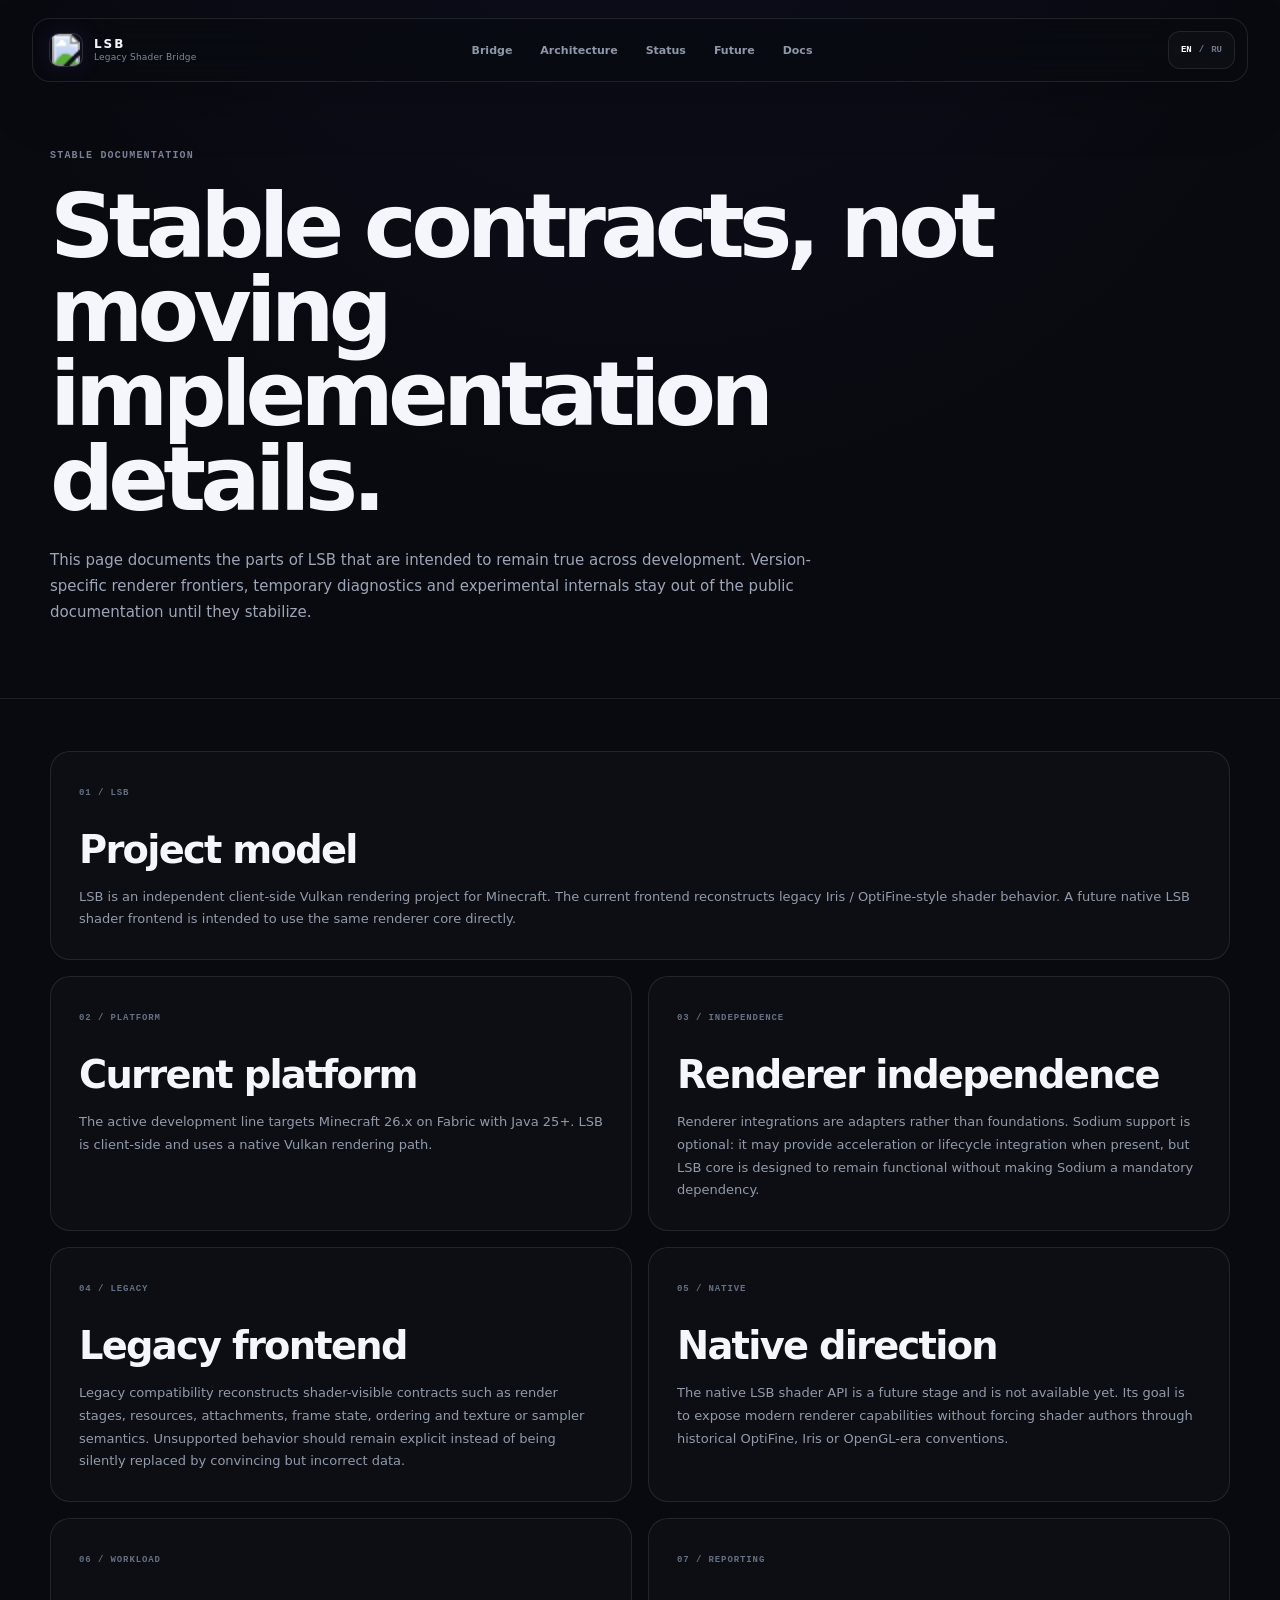
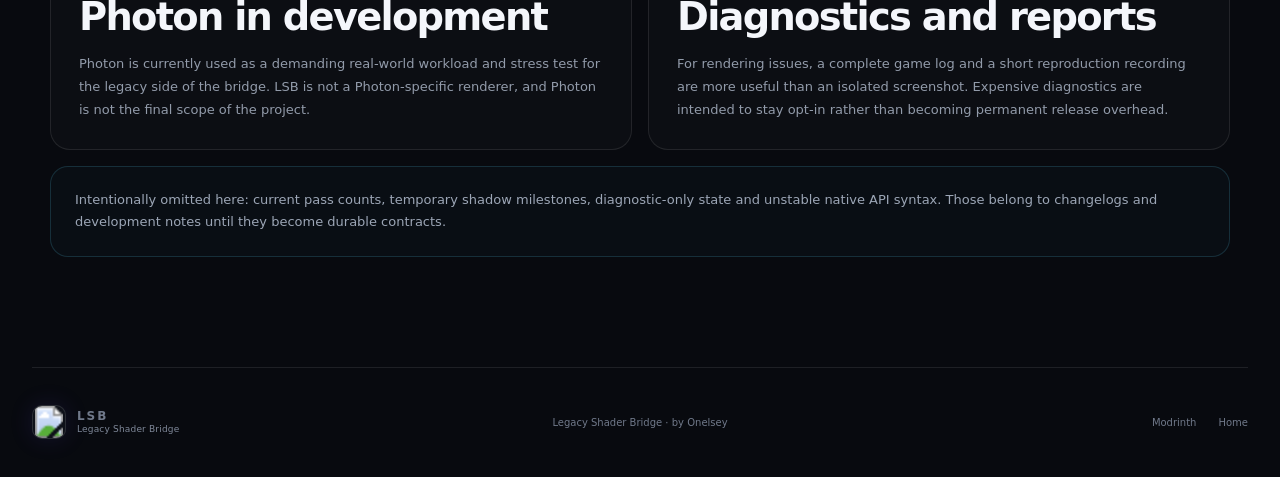
==== docs.html @ cebea525 "Add stable public documentation page" ====
<!doctype html>
<html lang="en">
<head>
  <meta charset="UTF-8">
  <meta name="viewport" content="width=device-width, initial-scale=1.0">
  <meta name="theme-color" content="#080a0f">
  <meta name="color-scheme" content="dark">
  <meta name="description" content="Stable public documentation for Legacy Shader Bridge.">
  <link rel="icon" type="image/svg+xml" href="./assets/lsb-icon.svg">
  <link rel="stylesheet" href="./styles.css">
  <title>Legacy Shader Bridge — Docs</title>
</head>
<body class="docs-page">
  <main class="site" id="top">
    <header class="header">
      <a class="brand" href="./index.html" aria-label="Legacy Shader Bridge home">
        <span class="brand-mark"><img src="./assets/lsb-icon.svg" alt=""></span>
        <span class="brand-copy"><strong>LSB</strong><small>Legacy Shader Bridge</small></span>
      </a>
      <nav class="desktop-nav" aria-label="Main navigation">
        <a href="./index.html#bridge" data-i18n="nav.bridge">Bridge</a>
        <a href="./index.html#architecture" data-i18n="nav.architecture">Architecture</a>
        <a href="./index.html#status" data-i18n="nav.status">Status</a>
        <a href="./index.html#future" data-i18n="nav.future">Future</a>
        <a href="./docs.html" data-i18n="nav.docs">Docs</a>
      </nav>
      <div class="header-actions">
        <div class="language-switch" aria-label="Language">
          <button data-lang="en" type="button">EN</button><span>/</span><button data-lang="ru" type="button">RU</button>
        </div>
        <button class="menu-button" type="button" aria-label="Menu"><span></span><span></span></button>
      </div>
    </header>

    <div class="mobile-menu" aria-hidden="true">
      <div class="mobile-menu-head">
        <a class="brand" href="./index.html"><span class="brand-mark"><img src="./assets/lsb-icon.svg" alt=""></span><span class="brand-copy"><strong>LSB</strong><small>Legacy Shader Bridge</small></span></a>
        <button class="menu-close" type="button" data-i18n="ui.close">Close</button>
      </div>
      <nav>
        <a href="./index.html#bridge">01 / <span data-i18n="nav.bridge">Bridge</span></a>
        <a href="./index.html#architecture">02 / <span data-i18n="nav.architecture">Architecture</span></a>
        <a href="./index.html#status">03 / <span data-i18n="nav.status">Status</span></a>
        <a href="./index.html#future">04 / <span data-i18n="nav.future">Future</span></a>
        <a href="./docs.html">05 / <span data-i18n="nav.docs">Docs</span></a>
      </nav>
      <div class="mobile-menu-bottom">
        <div class="language-switch" aria-label="Language"><button data-lang="en" type="button">EN</button><span>/</span><button data-lang="ru" type="button">RU</button></div>
        <a href="https://modrinth.com/mod/legacy-shader-bridge" target="_blank" rel="noreferrer">MODRINTH <span aria-hidden="true">→</span></a>
      </div>
    </div>

    <section class="docs-hero">
      <div class="docs-shell" data-reveal>
        <p class="eyebrow" data-i18n="docs.eyebrow">Stable documentation</p>
        <h1 data-i18n="docs.title">Stable contracts, not moving implementation details.</h1>
        <p data-i18n="docs.lead">This page documents the parts of LSB that are intended to remain true across development. Version-specific renderer frontiers, temporary diagnostics and experimental internals stay out of the public documentation until they stabilize.</p>
      </div>
    </section>

    <section class="docs-content">
      <div class="docs-shell">
        <div class="docs-grid">
          <article class="docs-card docs-card--wide" data-reveal>
            <span>01 / LSB</span>
            <h2 data-i18n="docs.model.title">Project model</h2>
            <p data-i18n="docs.model.body">LSB is an independent client-side Vulkan rendering project for Minecraft. The current frontend reconstructs legacy Iris / OptiFine-style shader behavior. A future native LSB shader frontend is intended to use the same renderer core directly.</p>
          </article>
          <article class="docs-card" data-reveal>
            <span>02 / PLATFORM</span>
            <h2 data-i18n="docs.platform.title">Current platform</h2>
            <p data-i18n="docs.platform.body">The active development line targets Minecraft 26.x on Fabric with Java 25+. LSB is client-side and uses a native Vulkan rendering path.</p>
          </article>
          <article class="docs-card" data-reveal>
            <span>03 / INDEPENDENCE</span>
            <h2 data-i18n="docs.independence.title">Renderer independence</h2>
            <p data-i18n="docs.independence.body">Renderer integrations are adapters rather than foundations. Sodium support is optional: it may provide acceleration or lifecycle integration when present, but LSB core is designed to remain functional without making Sodium a mandatory dependency.</p>
          </article>
          <article class="docs-card" data-reveal>
            <span>04 / LEGACY</span>
            <h2 data-i18n="docs.legacy.title">Legacy frontend</h2>
            <p data-i18n="docs.legacy.body">Legacy compatibility reconstructs shader-visible contracts such as render stages, resources, attachments, frame state, ordering and texture or sampler semantics. Unsupported behavior should remain explicit instead of being silently replaced by convincing but incorrect data.</p>
          </article>
          <article class="docs-card" data-reveal>
            <span>05 / NATIVE</span>
            <h2 data-i18n="docs.native.title">Native direction</h2>
            <p data-i18n="docs.native.body">The native LSB shader API is a future stage and is not available yet. Its goal is to expose modern renderer capabilities without forcing shader authors through historical OptiFine, Iris or OpenGL-era conventions.</p>
          </article>
          <article class="docs-card" data-reveal>
            <span>06 / WORKLOAD</span>
            <h2 data-i18n="docs.photon.title">Photon in development</h2>
            <p data-i18n="docs.photon.body">Photon is currently used as a demanding real-world workload and stress test for the legacy side of the bridge. LSB is not a Photon-specific renderer, and Photon is not the final scope of the project.</p>
          </article>
          <article class="docs-card" data-reveal>
            <span>07 / REPORTING</span>
            <h2 data-i18n="docs.report.title">Diagnostics and reports</h2>
            <p data-i18n="docs.report.body">For rendering issues, a complete game log and a short reproduction recording are more useful than an isolated screenshot. Expensive diagnostics are intended to stay opt-in rather than becoming permanent release overhead.</p>
          </article>
        </div>
        <div class="docs-note" data-reveal data-i18n="docs.stability">Intentionally omitted here: current pass counts, temporary shadow milestones, diagnostic-only state and unstable native API syntax. Those belong to changelogs and development notes until they become durable contracts.</div>
      </div>
    </section>

    <footer class="footer">
      <a class="brand" href="./index.html"><span class="brand-mark"><img src="./assets/lsb-icon.svg" alt=""></span><span class="brand-copy"><strong>LSB</strong><small>Legacy Shader Bridge</small></span></a>
      <p data-i18n="footer">Legacy Shader Bridge · by Onelsey</p>
      <nav><a href="https://modrinth.com/mod/legacy-shader-bridge" target="_blank" rel="noreferrer">Modrinth</a><a href="./index.html">Home</a></nav>
    </footer>
  </main>
  <script src="./app.js" defer></script>
</body>
</html>
---- styles.css ----
:root {
  font-family: Inter, ui-sans-serif, system-ui, -apple-system, BlinkMacSystemFont, "Segoe UI", sans-serif;
  color: #f5f7fb;
  background: #080a0f;
  font-synthesis: none;
  text-rendering: optimizeLegibility;
  --bg: #080a0f;
  --bg-2: #0c0f16;
  --panel: rgba(17, 21, 31, .82);
  --panel-2: #111621;
  --line: rgba(255,255,255,.09);
  --line-strong: rgba(255,255,255,.16);
  --text: #f4f6fb;
  --muted: #9da6b7;
  --muted-2: #697284;
  --violet: #9b7bff;
  --violet-2: #6847e9;
  --cyan: #59d7ff;
  --cyan-2: #1c9ec9;
  --green: #63e6b5;
  --orange: #ffb65c;
  --radius: 24px;
  --page: min(1500px, calc(100vw - 64px));
}

* { box-sizing: border-box; }
html { scroll-behavior: smooth; background: var(--bg); }
body { margin: 0; min-width: 320px; max-width: 100vw; min-height: 100vh; background: var(--bg); color: var(--text); overflow-x: hidden; }
body.menu-open { overflow: hidden; }
a { color: inherit; text-decoration: none; }
button { font: inherit; }
img { display: block; max-width: 100%; }
::selection { background: rgba(155,123,255,.35); color: #fff; }

.site { position: relative; isolation: isolate; width: 100%; max-width: 100vw; min-height: 100vh; overflow: clip; background: radial-gradient(circle at 50% -10%, rgba(91,55,188,.09), transparent 30%), var(--bg); }
.ambient { position: fixed; z-index: -2; width: 680px; height: 680px; border-radius: 50%; filter: blur(120px); opacity: .12; pointer-events: none; }
.ambient--a { top: 5vh; right: -280px; background: #734aff; }
.ambient--b { top: 120vh; left: -340px; background: #14bce6; }

.header { position: fixed; z-index: 50; top: 18px; left: 50%; transform: translateX(-50%); width: var(--page); height: 64px; display: grid; grid-template-columns: 1fr auto 1fr; align-items: center; padding: 0 12px 0 16px; border: 1px solid rgba(255,255,255,.1); border-radius: 18px; background: rgba(8,10,15,.72); box-shadow: 0 18px 60px rgba(0,0,0,.2); backdrop-filter: blur(22px) saturate(140%); }
.brand { display: inline-flex; align-items: center; width: max-content; gap: 11px; min-width: 0; }
.brand-mark { width: 34px; height: 34px; display: grid; place-items: center; overflow: hidden; border: 1px solid rgba(255,255,255,.12); border-radius: 10px; background: #0e1119; box-shadow: 0 0 24px rgba(99,72,218,.14); }
.brand-mark img { width: 100%; height: 100%; object-fit: cover; }
.brand-copy { display: grid; line-height: 1; gap: 3px; }
.brand-copy strong { font-size: 12px; letter-spacing: .16em; }
.brand-copy small { color: #7f8899; font-size: 9px; letter-spacing: .02em; white-space: nowrap; }
.desktop-nav { display: flex; gap: 28px; align-items: center; color: #8f98a8; font-size: 11px; font-weight: 620; }
.desktop-nav a { transition: color .2s ease; }
.desktop-nav a:hover { color: #fff; }
.header-actions { justify-self: end; display: flex; align-items: center; gap: 8px; }
.language-switch { display: flex; align-items: center; height: 38px; padding: 0 12px; gap: 7px; border: 1px solid var(--line); border-radius: 12px; color: #6f7889; background: rgba(255,255,255,.025); font: 650 9px/1 ui-monospace, SFMono-Regular, Menlo, monospace; }
.language-switch button { appearance: none; border: 0; padding: 0; color: inherit; background: transparent; cursor: pointer; }
.language-switch button.active { color: #fff; }
.header-source { width: 38px; height: 38px; display: grid; place-items: center; border: 1px solid var(--line); border-radius: 12px; color: #b6bdc9; background: rgba(255,255,255,.025); transition: border-color .2s ease, color .2s ease, transform .2s ease; }
.header-source:hover { color: #fff; border-color: var(--line-strong); transform: translateY(-1px); }
.icon-github { width: 17px; height: 17px; fill: currentColor; }
.menu-button { display: none; width: 38px; height: 38px; padding: 0; border: 1px solid var(--line); border-radius: 12px; background: transparent; }
.menu-button span { display: block; width: 15px; height: 1px; margin: 4px auto; background: #fff; }

.mobile-menu { position: fixed; z-index: 80; inset: 0; display: none; padding: 18px 18px 24px; background: rgba(7,9,14,.97); backdrop-filter: blur(24px); opacity: 0; pointer-events: none; transform: translateY(-12px); transition: opacity .25s ease, transform .25s ease; }
.mobile-menu.open { opacity: 1; pointer-events: auto; transform: translateY(0); }
.mobile-menu-head { display: flex; align-items: center; justify-content: space-between; }
.mobile-menu-head button { border: 1px solid var(--line); border-radius: 12px; padding: 10px 13px; color: #b8c0cd; background: transparent; font-size: 11px; }
.mobile-menu nav { display: grid; margin-top: 15vh; }
.mobile-menu nav a { padding: 18px 0; border-bottom: 1px solid var(--line); font-size: clamp(28px, 8vw, 44px); font-weight: 620; letter-spacing: -.04em; }
.mobile-menu-bottom { position: absolute; left: 18px; right: 18px; bottom: 24px; display: flex; justify-content: space-between; align-items: center; }
.mobile-menu-bottom > a { display: inline-flex; gap: 10px; align-items: center; font: 700 10px/1 ui-monospace, monospace; letter-spacing: .08em; }

.hero { position: relative; min-height: 100svh; padding: 132px 32px 40px; display: grid; align-content: center; border-bottom: 1px solid var(--line); overflow: hidden; }
.hero::before { content: ""; position: absolute; inset: 0; background: radial-gradient(circle at 78% 36%, rgba(100,73,235,.18), transparent 22%), radial-gradient(circle at 72% 46%, rgba(64,203,255,.08), transparent 30%); pointer-events: none; }
.hero-grid, .future-grid { position: absolute; inset: 0; opacity: .35; background-image: linear-gradient(rgba(255,255,255,.035) 1px, transparent 1px), linear-gradient(90deg, rgba(255,255,255,.035) 1px, transparent 1px); background-size: 64px 64px; mask-image: linear-gradient(to bottom, #000 15%, transparent 88%); pointer-events: none; }
.hero-shell { position: relative; width: min(1500px, 100%); margin: 0 auto; display: grid; grid-template-columns: minmax(0, .88fr) minmax(520px, 1.12fr); gap: clamp(44px, 7vw, 120px); align-items: center; }
.eyebrow { margin: 0; color: #798397; font: 700 10px/1.2 ui-monospace, SFMono-Regular, Menlo, monospace; letter-spacing: .12em; text-transform: uppercase; }
.hero-eyebrow { color: #8d97aa; }
.hero-title { margin: 24px 0 0; display: grid; width: max-content; max-width: 100%; font-size: clamp(72px, 8.4vw, 150px); font-weight: 730; line-height: .76; letter-spacing: -.085em; }
.hero-title span { display: block; }
.hero-title-accent { color: transparent; background: linear-gradient(110deg, #fff 5%, #b9c4ff 27%, #9b7bff 54%, #58d8ff 94%); -webkit-background-clip: text; background-clip: text; filter: drop-shadow(0 0 30px rgba(103,93,255,.1)); }
.hero-lead { max-width: 720px; margin: 38px 0 0; font-size: clamp(18px, 2vw, 29px); font-weight: 560; line-height: 1.2; letter-spacing: -.03em; }
.hero-body { max-width: 690px; margin: 22px 0 0; color: var(--muted); font-size: 14px; line-height: 1.75; }
.hero-actions, .final-actions { display: flex; flex-wrap: wrap; gap: 10px; margin-top: 34px; }
.button { min-height: 48px; display: inline-flex; align-items: center; justify-content: center; gap: 10px; padding: 0 17px; border-radius: 13px; font-size: 12px; font-weight: 700; transition: transform .2s ease, border-color .2s ease, background .2s ease; }
.button:hover { transform: translateY(-2px); }
.button-primary { color: #080a0f; background: #f5f7fb; border: 1px solid #fff; }
.button-primary:hover { background: #fff; }
.button-ghost { border: 1px solid var(--line-strong); color: #d7dce5; background: rgba(255,255,255,.03); }
.button-ghost:hover { border-color: rgba(255,255,255,.28); }

.hero-visual { position: relative; min-width: 0; }
.hero-icon-wrap { position: absolute; z-index: 2; right: -16px; top: -74px; width: 132px; height: 132px; border-radius: 28px; overflow: hidden; border: 1px solid rgba(255,255,255,.15); box-shadow: 0 30px 90px rgba(0,0,0,.45), 0 0 70px rgba(125,93,255,.18); transform: rotate(4deg); }
.hero-icon-wrap img { width: 100%; height: 100%; object-fit: cover; }
.pipeline-card { position: relative; padding: 22px; border: 1px solid rgba(255,255,255,.12); border-radius: 26px; background: linear-gradient(180deg, rgba(17,21,31,.88), rgba(11,14,21,.95)); box-shadow: 0 40px 110px rgba(0,0,0,.42); overflow: hidden; }
.pipeline-card::after { content: ""; position: absolute; inset: auto -15% -55% 25%; height: 70%; background: radial-gradient(ellipse, rgba(100,75,230,.16), transparent 64%); pointer-events: none; }
.pipeline-topline, .pipeline-foot, .frontier-head { display: flex; align-items: center; justify-content: space-between; gap: 20px; color: #6e788a; font: 700 9px/1 ui-monospace, monospace; letter-spacing: .11em; }
.live-dot { display: inline-flex; align-items: center; gap: 7px; color: #8f99aa; }
.live-dot i, .status-dot { display: inline-block; width: 6px; height: 6px; border-radius: 50%; background: var(--green); box-shadow: 0 0 14px rgba(99,230,181,.65); }
.pipeline-flow { position: relative; display: grid; gap: 0; margin: 28px 0; }
.pipeline-step { position: relative; z-index: 1; min-height: 84px; display: grid; grid-template-columns: 36px 1fr auto; gap: 14px; align-items: center; padding: 16px 17px; border: 1px solid rgba(255,255,255,.08); border-radius: 16px; background: rgba(255,255,255,.025); }
.pipeline-step--bridge { border-color: rgba(155,123,255,.34); background: linear-gradient(100deg, rgba(113,78,223,.12), rgba(63,180,230,.055)); box-shadow: inset 0 0 30px rgba(106,81,219,.06); }
.pipeline-step--native { border-color: rgba(89,215,255,.18); }
.pipeline-id { color: #5c6576; font: 700 9px/1 ui-monospace, monospace; }
.pipeline-step strong { display: block; font-size: 14px; font-weight: 650; }
.pipeline-step small { display: block; margin-top: 6px; color: #798295; font: 500 9px/1.3 ui-monospace, monospace; }
.bridge-pulse { display: flex; gap: 4px; align-items: end; height: 26px; }
.bridge-pulse span { width: 3px; border-radius: 3px; background: linear-gradient(#a184ff, #50d4ff); animation: pulseBars 1.9s ease-in-out infinite; }
.bridge-pulse span:nth-child(1) { height: 10px; }
.bridge-pulse span:nth-child(2) { height: 22px; animation-delay: -.65s; }
.bridge-pulse span:nth-child(3) { height: 15px; animation-delay: -1.1s; }
@keyframes pulseBars { 0%,100% { opacity: .35; transform: scaleY(.75); } 50% { opacity: 1; transform: scaleY(1); } }
.pipeline-link { height: 32px; display: grid; place-items: center; position: relative; color: #555f70; }
.pipeline-link span { position: absolute; left: 32px; top: 0; bottom: 0; width: 1px; background: linear-gradient(rgba(255,255,255,.04), rgba(155,123,255,.32), rgba(255,255,255,.04)); }
.pipeline-link b { font-size: 13px; font-weight: 500; }
.pipeline-foot { padding-top: 18px; border-top: 1px solid rgba(255,255,255,.07); }
.pipeline-foot span:last-child { color: #a6afbe; }
.hero-meta { position: relative; width: min(1500px, 100%); margin: 62px auto 0; padding-top: 18px; display: flex; gap: 24px; flex-wrap: wrap; border-top: 1px solid rgba(255,255,255,.07); color: #687184; font: 700 9px/1 ui-monospace, monospace; letter-spacing: .1em; }
.hero-meta span:first-child { display: inline-flex; align-items: center; gap: 8px; color: #a1a9b7; }
.hero-meta b { font-weight: inherit; }

.section { position: relative; padding: 130px 32px; border-bottom: 1px solid var(--line); }
.section-shell { width: min(1500px, 100%); min-width: 0; margin: 0 auto; }
.section-head { display: grid; grid-template-columns: minmax(0, 1.35fr) minmax(330px, .65fr); gap: 80px; align-items: end; margin-bottom: 70px; }
.section-head h2 { max-width: 980px; margin: 18px 0 0; font-size: clamp(46px, 5.6vw, 92px); font-weight: 570; line-height: .95; letter-spacing: -.065em; }
.section-head > p { margin: 0 0 4px; color: var(--muted); font-size: 14px; line-height: 1.75; }

.bridge-section { background: linear-gradient(180deg, #090b10, #0b0e15); }
.bridge-cards { display: grid; grid-template-columns: repeat(3, 1fr); border: 1px solid var(--line); border-radius: 24px; overflow: hidden; }
.bridge-card { position: relative; min-height: 420px; padding: 28px; border-right: 1px solid var(--line); background: linear-gradient(180deg, rgba(255,255,255,.018), rgba(255,255,255,.008)); overflow: hidden; }
.bridge-card:last-child { border-right: 0; }
.bridge-card-index { color: #5c6576; font: 700 9px/1 ui-monospace, monospace; letter-spacing: .1em; }
.bridge-card-graphic { position: absolute; inset: 55px 24px auto; height: 180px; opacity: .9; }
.beam { position: absolute; left: 8%; right: 8%; height: 1px; background: linear-gradient(90deg, transparent, rgba(155,123,255,.05), rgba(89,215,255,.75), rgba(155,123,255,.05), transparent); transform-origin: center; }
.beam::after { content: ""; position: absolute; right: 30%; top: -3px; width: 7px; height: 7px; border-radius: 50%; background: #8de4ff; box-shadow: 0 0 18px rgba(89,215,255,.8); }
.beam-a { top: 28%; transform: rotate(4deg); }
.beam-b { top: 49%; transform: rotate(-7deg); opacity: .55; }
.beam-c { top: 70%; transform: rotate(2deg); opacity: .3; }
.bridge-card h3 { margin: 240px 0 12px; font-size: 26px; font-weight: 600; letter-spacing: -.035em; }
.bridge-card p { margin: 0; color: var(--muted); font-size: 13px; line-height: 1.7; }

.architecture-section { background: #e9edf4; color: #0a0c11; }
.section-head-light .eyebrow { color: #717989; }
.section-head-light > p { color: #596170; }
.architecture-map { display: grid; grid-template-columns: 1fr 110px 1fr; gap: 0; align-items: stretch; }
.arch-node, .arch-renderer { position: relative; padding: 28px; border: 1px solid rgba(10,12,17,.12); background: rgba(255,255,255,.4); }
.arch-node { min-height: 330px; }
.arch-node--legacy { border-radius: 22px 0 0 22px; }
.arch-node--native { border-radius: 0 22px 22px 0; }
.arch-node > span, .arch-renderer span { color: #717987; font: 700 9px/1 ui-monospace, monospace; letter-spacing: .1em; }
.arch-node strong, .arch-renderer strong { display: block; margin-top: 76px; font-size: clamp(30px, 3vw, 48px); font-weight: 600; letter-spacing: -.05em; }
.arch-node p, .arch-renderer p { max-width: 520px; margin: 16px 0 0; color: #5c6472; font-size: 13px; line-height: 1.7; }
.code-line { position: absolute; left: 28px; right: 28px; bottom: 28px; padding-top: 16px; border-top: 1px solid rgba(10,12,17,.11); color: #414a5a; font: 600 10px/1.3 ui-monospace, monospace; }
.arch-merge { display: grid; grid-template-rows: 1fr auto 1fr; place-items: center; background: rgba(10,12,17,.04); border-block: 1px solid rgba(10,12,17,.12); }
.arch-merge span { width: 1px; height: 100%; background: rgba(10,12,17,.16); }
.arch-merge b { width: 58px; height: 58px; display: grid; place-items: center; border-radius: 50%; color: #fff; background: #0a0c11; font: 700 10px/1 ui-monospace, monospace; box-shadow: 0 12px 35px rgba(10,12,17,.2); }
.arch-spine { grid-column: 1 / -1; height: 90px; display: grid; place-items: center; }
.arch-spine span { width: 1px; height: 100%; background: linear-gradient(rgba(10,12,17,.22), rgba(10,12,17,.05)); }
.arch-renderer { grid-column: 1 / -1; min-height: 290px; display: grid; grid-template-columns: .8fr 1.2fr; gap: 70px; align-content: center; border-radius: 22px; color: #fff; background: #0d1119; box-shadow: 0 28px 70px rgba(10,12,17,.12); }
.arch-renderer > div:first-child span { color: #687286; }
.arch-renderer strong { margin-top: 18px; color: #fff; }
.arch-renderer p { color: #919bab; }
.renderer-tags { grid-column: 1 / -1; display: flex; flex-wrap: wrap; gap: 7px; margin-top: 10px; }
.renderer-tags span { padding: 9px 11px; border: 1px solid rgba(255,255,255,.09); border-radius: 999px; color: #aab3c1; background: rgba(255,255,255,.025); letter-spacing: .05em; }

.status-section { background: linear-gradient(180deg, #0a0d13, #080a0f); }
.status-layout { display: grid; grid-template-columns: .95fr 1.05fr; gap: 18px; }
.status-matrix { display: grid; grid-template-columns: repeat(2, 1fr); border: 1px solid var(--line); border-radius: 22px; overflow: hidden; }
.status-matrix > div { min-height: 155px; display: grid; align-content: space-between; padding: 22px; border-right: 1px solid var(--line); border-bottom: 1px solid var(--line); background: rgba(255,255,255,.018); }
.status-matrix > div:nth-child(2n) { border-right: 0; }
.status-matrix > div:nth-last-child(-n+2) { border-bottom: 0; }
.status-matrix span { color: #697386; font: 700 9px/1 ui-monospace, monospace; letter-spacing: .08em; text-transform: uppercase; }
.status-matrix strong { font-size: clamp(22px, 2.2vw, 34px); font-weight: 570; letter-spacing: -.04em; }
.frontier-card { min-height: 484px; padding: 26px; border: 1px solid rgba(155,123,255,.22); border-radius: 22px; background: radial-gradient(circle at 85% 10%, rgba(101,77,223,.16), transparent 32%), #10141d; box-shadow: inset 0 0 70px rgba(82,60,181,.04); }
.frontier-card h3 { max-width: 700px; margin: 92px 0 16px; font-size: clamp(34px, 3.8vw, 58px); font-weight: 570; line-height: .98; letter-spacing: -.055em; }
.frontier-card > p { max-width: 720px; margin: 0; color: #939cab; font-size: 13px; line-height: 1.75; }
.frontier-bars { display: grid; gap: 8px; margin-top: 44px; }
.frontier-bars span { display: block; width: var(--w); height: 3px; border-radius: 4px; background: linear-gradient(90deg, #8f6eff, #51d2ff); opacity: .8; box-shadow: 0 0 14px rgba(98,136,255,.1); }
.frontier-card small { display: block; margin-top: 14px; color: #586274; font: 700 8px/1 ui-monospace, monospace; letter-spacing: .09em; }
.future-section { min-height: 800px; display: grid; align-items: center; overflow: hidden; background: #090c12; }
.future-grid { opacity: .45; mask-image: radial-gradient(circle at 70% 50%, #000, transparent 57%); }
.future-shell { display: grid; grid-template-columns: minmax(0, 1fr); gap: 0; align-items: center; }
.future-copy, .future-copy h2, .future-copy > p, .section-head > *, .final-panel > * { min-width: 0; max-width: 100%; }
.future-copy { max-width: 1040px; }
.future-copy h2 { overflow-wrap: anywhere; }
.future-copy h2 { max-width: 790px; margin: 22px 0 0; font-size: clamp(52px, 6.2vw, 98px); font-weight: 560; line-height: .92; letter-spacing: -.07em; }
.future-copy > p:not(.eyebrow) { max-width: 700px; margin: 28px 0 0; color: #929baa; font-size: 14px; line-height: 1.75; overflow-wrap: break-word; }
.future-orbit { position: relative; width: min(650px, 100%); max-width: 100%; aspect-ratio: 1; justify-self: end; }
.orbit { position: absolute; inset: 9%; border: 1px solid rgba(255,255,255,.09); border-radius: 50%; }
.orbit span { position: absolute; top: 50%; left: 50%; width: 7px; height: 7px; margin: -3px; border-radius: 50%; background: #8d70ff; box-shadow: 0 0 18px rgba(141,112,255,.8); }
.orbit-a { animation: spin 18s linear infinite; }
.orbit-b { inset: 21%; border-color: rgba(89,215,255,.12); animation: spinReverse 12s linear infinite; }
.orbit-b span { background: #59d7ff; box-shadow: 0 0 18px rgba(89,215,255,.75); }
.orbit-c { inset: 34%; border-color: rgba(255,255,255,.13); animation: spin 8s linear infinite; }
.orbit-c span { background: #fff; box-shadow: 0 0 14px rgba(255,255,255,.55); }
.orbit-core { position: absolute; inset: 40%; border-radius: 24%; overflow: hidden; box-shadow: 0 0 80px rgba(110,81,234,.22); }
.orbit-core img { width: 100%; height: 100%; object-fit: cover; }
.orbit-label { position: absolute; color: #697387; font: 700 8px/1 ui-monospace, monospace; letter-spacing: .12em; }
.orbit-label-a { top: 12%; left: 8%; }
.orbit-label-b { right: 5%; top: 52%; }
.orbit-label-c { left: 18%; bottom: 13%; }
@keyframes spin { to { transform: rotate(360deg); } }
@keyframes spinReverse { to { transform: rotate(-360deg); } }

.final-section { padding: 64px 32px 110px; background: #07090d; }
.final-panel { width: min(1500px,100%); margin: 0 auto; display: grid; grid-template-columns: auto 1fr auto; gap: 34px; align-items: center; padding: clamp(26px, 4vw, 54px); border: 1px solid var(--line-strong); border-radius: 26px; background: linear-gradient(120deg, rgba(255,255,255,.035), rgba(108,78,225,.04)); box-shadow: 0 35px 100px rgba(0,0,0,.28); }
.final-logo { width: 92px; height: 92px; border-radius: 22px; overflow: hidden; border: 1px solid rgba(255,255,255,.13); }
.final-logo img { width: 100%; height: 100%; object-fit: cover; }
.final-panel h2 { max-width: 850px; margin: 14px 0 0; font-size: clamp(34px, 4vw, 64px); font-weight: 570; line-height: .96; letter-spacing: -.06em; }
.final-panel > div:nth-child(2) > p:last-child { max-width: 760px; margin: 18px 0 0; color: #8993a4; font-size: 13px; line-height: 1.7; }
.final-actions { margin: 0; justify-content: flex-end; }

.footer { min-height: 110px; width: min(1500px, calc(100% - 64px)); margin: 0 auto; display: grid; grid-template-columns: 1fr auto 1fr; gap: 30px; align-items: center; border-top: 1px solid var(--line); color: #70798a; font-size: 10px; }
.footer p { margin: 0; }
.footer nav { justify-self: end; display: flex; gap: 22px; }
.footer nav a:hover { color: #fff; }

[data-reveal] { opacity: 0; transform: translateY(22px); transition: opacity .7s ease, transform .7s cubic-bezier(.2,.7,.2,1); }
[data-reveal].is-visible { opacity: 1; transform: translateY(0); }
.hero-title [data-reveal]:nth-child(2) { transition-delay: .05s; }
.hero-title [data-reveal]:nth-child(3) { transition-delay: .1s; }

@media (max-width: 1180px) {
  :root { --page: min(1500px, calc(100vw - 36px)); }
  .desktop-nav { gap: 18px; }
  .hero-shell { grid-template-columns: 1fr; }
  .hero-copy { max-width: 880px; }
  .hero-title { font-size: clamp(76px, 12vw, 132px); }
  .hero-visual { width: min(840px, 100%); margin-top: 64px; }
  .hero-icon-wrap { right: 18px; }
  .section-head { grid-template-columns: 1fr; gap: 26px; }
  .section-head > p { max-width: 760px; }
  .status-layout { grid-template-columns: 1fr; }
  .frontier-card { min-height: 420px; }
  .future-shell { grid-template-columns: 1fr; gap: 0; }
  .final-panel { grid-template-columns: auto 1fr; }
  .final-actions { grid-column: 2; justify-content: flex-start; }
}

@media (max-width: 860px) {
  :root { --page: calc(100vw - 28px); }
  .header { top: 12px; height: 60px; border-radius: 16px; grid-template-columns: 1fr auto; }
  .desktop-nav, .header-source, .header-actions > .language-switch { display: none; }
  .menu-button { display: block; }
  .mobile-menu { display: block; }
  .hero { min-height: auto; padding: 116px 18px 38px; align-content: start; }
  .hero-grid { background-size: 44px 44px; opacity: .28; }
  .hero-shell { gap: 0; }
  .hero-title { margin-top: 18px; font-size: clamp(62px, 17vw, 104px); line-height: .78; }
  .hero-lead { margin-top: 28px; font-size: 19px; }
  .hero-body { font-size: 13px; }
  .hero-actions { display: grid; grid-template-columns: 1fr 1fr; }
  .button { width: 100%; }
  .hero-visual { width: 100%; margin-top: 74px; }
  .hero-icon-wrap { width: 92px; height: 92px; top: -50px; right: 14px; border-radius: 20px; }
  .pipeline-card { padding: 16px; border-radius: 20px; }
  .pipeline-step { min-height: 78px; grid-template-columns: 30px 1fr auto; padding: 14px; border-radius: 14px; }
  .pipeline-step strong { font-size: 12px; }
  .pipeline-step small { font-size: 8px; }
  .pipeline-link span { left: 27px; }
  .pipeline-foot { gap: 12px; font-size: 7px; }
  .hero-meta { margin-top: 34px; gap: 14px 18px; }
  .section { padding: 90px 18px; }
  .section-head { margin-bottom: 46px; }
  .section-head h2 { width: 100%; max-width: 100%; font-size: clamp(38px, 8.5vw, 60px); line-height: .98; letter-spacing: -.05em; text-wrap: balance; overflow-wrap: break-word; }
  .bridge-cards { grid-template-columns: 1fr; }
  .bridge-card { min-height: 330px; border-right: 0; border-bottom: 1px solid var(--line); }
  .bridge-card:last-child { border-bottom: 0; }
  .bridge-card-graphic { height: 135px; }
  .bridge-card h3 { margin-top: 180px; }
  .architecture-map { grid-template-columns: 1fr; gap: 14px; }
  .arch-node--legacy, .arch-node--native { border-radius: 20px; }
  .arch-merge { min-height: 90px; grid-template-columns: 1fr auto 1fr; grid-template-rows: 1fr; border: 0; background: transparent; }
  .arch-merge span { width: 100%; height: 1px; }
  .arch-spine { display: none; }
  .arch-renderer { grid-column: auto; grid-template-columns: 1fr; gap: 18px; margin-top: 0; }
  .arch-renderer strong { margin-top: 16px; }
  .status-matrix { grid-template-columns: 1fr 1fr; }
  .future-section { min-height: auto; }
  .future-shell { grid-template-columns: 1fr; gap: 0; }
  .future-copy { width: 100%; min-width: 0; }
  .future-copy h2 { width: 100%; max-width: 100%; font-size: clamp(36px, 8.4vw, 54px); line-height: 1; letter-spacing: -.045em; text-wrap: balance; overflow-wrap: anywhere; }
  .future-copy > p:not(.eyebrow) { width: 100%; max-width: 100%; font-size: 13px; line-height: 1.7; }
  .final-section { padding: 28px 18px 82px; }
  .final-panel { grid-template-columns: 1fr; padding: 28px; }
  .final-logo { width: 74px; height: 74px; }
  .final-actions { grid-column: auto; display: grid; width: 100%; }
  .footer { width: calc(100% - 36px); grid-template-columns: 1fr; gap: 18px; padding: 32px 0; }
  .footer nav { justify-self: start; flex-wrap: wrap; }
}

@media (max-width: 520px) {
  .brand-copy small { display: none; }
  .hero-title { font-size: clamp(55px, 17.2vw, 82px); }
  .hero-actions { grid-template-columns: 1fr; }
  .pipeline-topline { font-size: 7px; }
  .pipeline-step { grid-template-columns: 26px 1fr; }
  .bridge-pulse { display: none; }
  .status-matrix { grid-template-columns: 1fr; }
  .status-matrix > div { min-height: 120px; border-right: 0; border-bottom: 1px solid var(--line); }
  .status-matrix > div:nth-last-child(-n+2) { border-bottom: 1px solid var(--line); }
  .status-matrix > div:last-child { border-bottom: 0; }
  .frontier-card { min-height: 460px; }
  .frontier-card h3 { margin-top: 62px; }
  .final-panel h2 { font-size: 38px; }
}

@media (prefers-reduced-motion: reduce) {
  html { scroll-behavior: auto; }
  *, *::before, *::after { animation-duration: .001ms !important; animation-iteration-count: 1 !important; transition-duration: .001ms !important; }
  [data-reveal] { opacity: 1; transform: none; }
}


.docs-page { background: linear-gradient(180deg, #080a0f, #0b0e15); }
.docs-hero { padding: 150px 32px 72px; border-bottom: 1px solid var(--line); }
.docs-shell { width: min(1180px, 100%); margin: 0 auto; }
.docs-hero h1 { max-width: 980px; margin: 22px 0 0; font-size: clamp(48px, 7vw, 96px); font-weight: 580; line-height: .94; letter-spacing: -.065em; overflow-wrap: anywhere; }
.docs-hero p:not(.eyebrow) { max-width: 780px; margin: 26px 0 0; color: var(--muted); font-size: 15px; line-height: 1.75; }
.docs-content { padding: 52px 32px 110px; }
.docs-grid { display: grid; grid-template-columns: repeat(2, minmax(0, 1fr)); gap: 16px; }
.docs-card { padding: 28px; border: 1px solid var(--line); border-radius: 20px; background: rgba(255,255,255,.018); }
.docs-card--wide { grid-column: 1 / -1; }
.docs-card > span { color: #657084; font: 700 9px/1 ui-monospace, monospace; letter-spacing: .1em; }
.docs-card h2 { margin: 28px 0 0; font-size: clamp(26px, 3vw, 40px); font-weight: 590; letter-spacing: -.045em; }
.docs-card p { margin: 14px 0 0; color: #929baa; font-size: 13px; line-height: 1.75; }
.docs-card code { color: #b9c4ff; font-family: ui-monospace, SFMono-Regular, Menlo, monospace; }
.docs-note { margin-top: 16px; padding: 22px 24px; border: 1px solid rgba(89,215,255,.16); border-radius: 18px; color: #9ca6b6; background: rgba(89,215,255,.025); font-size: 13px; line-height: 1.7; }

@media (max-width: 860px) {
  .docs-hero { padding: 118px 18px 56px; }
  .docs-content { padding: 34px 18px 80px; }
  .docs-hero h1 { font-size: clamp(40px, 10vw, 62px); line-height: .98; }
  .docs-grid { grid-template-columns: 1fr; }
  .docs-card--wide { grid-column: auto; }
}
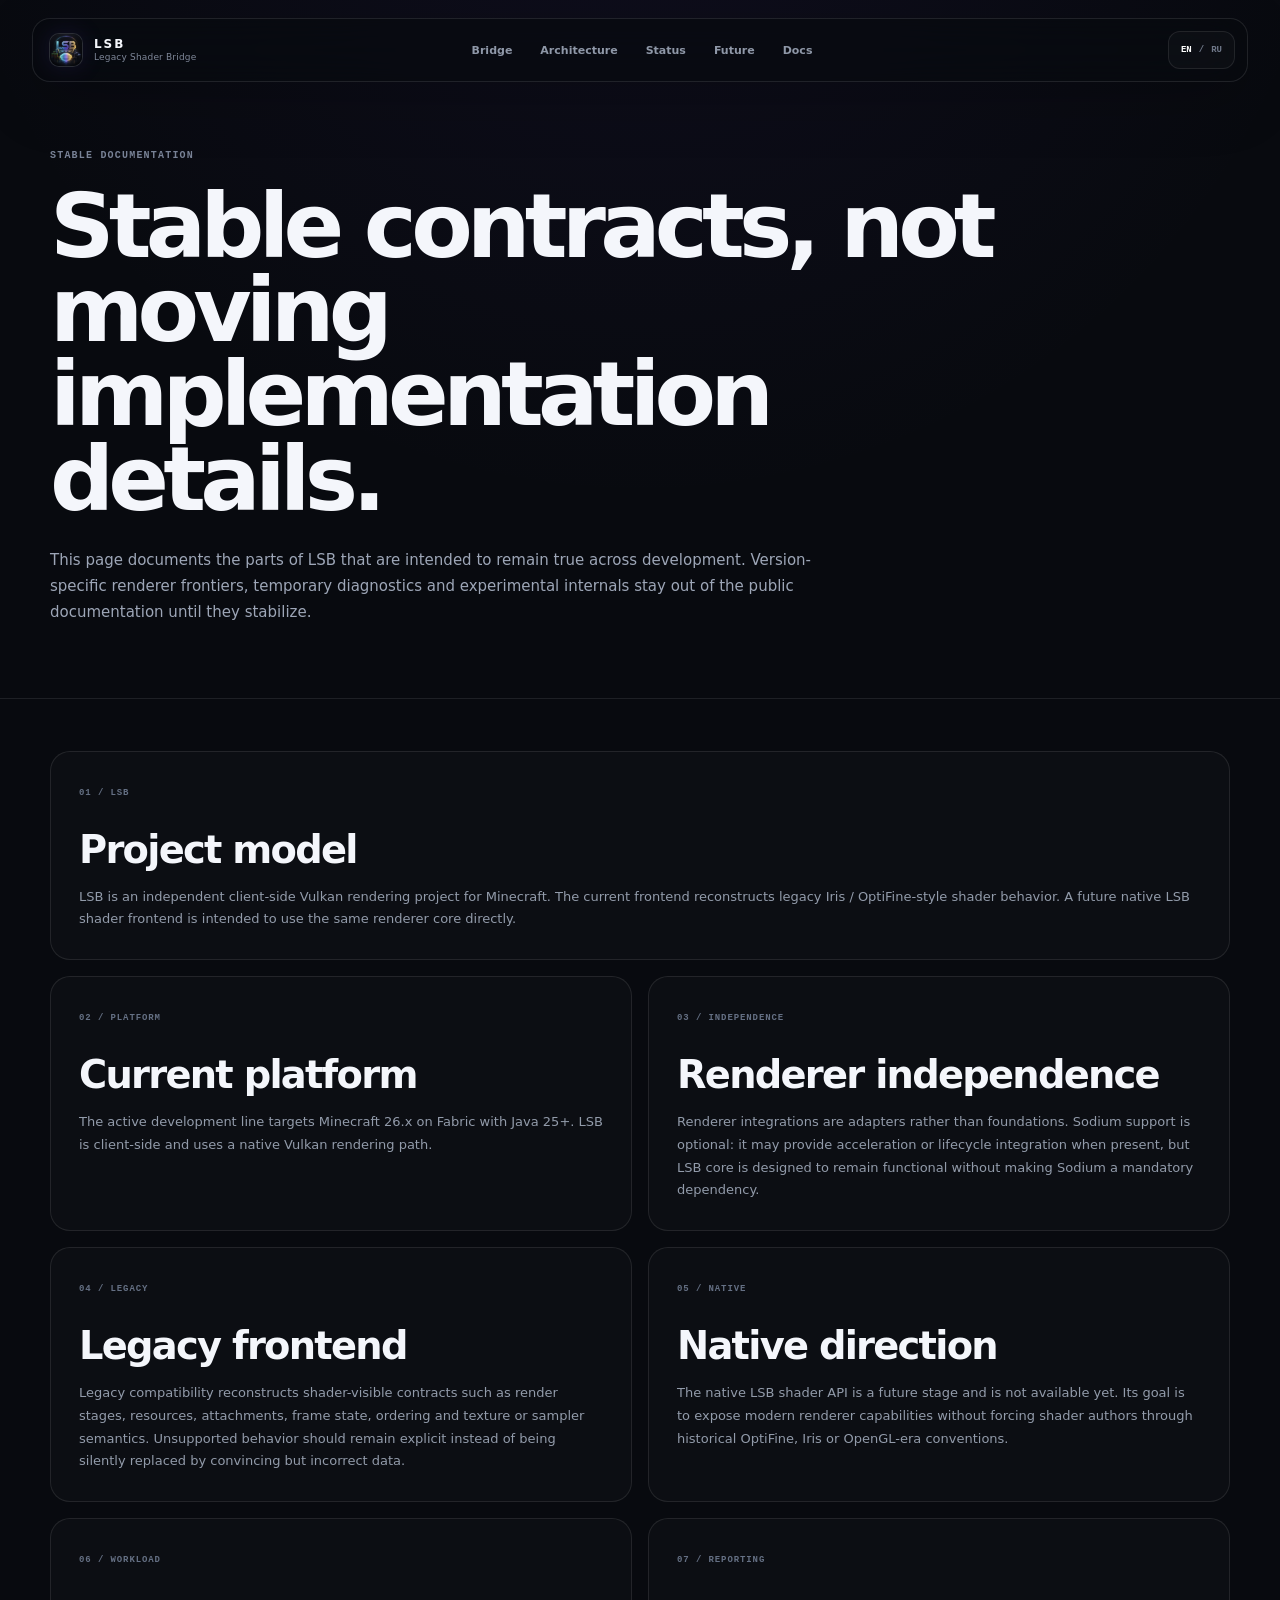
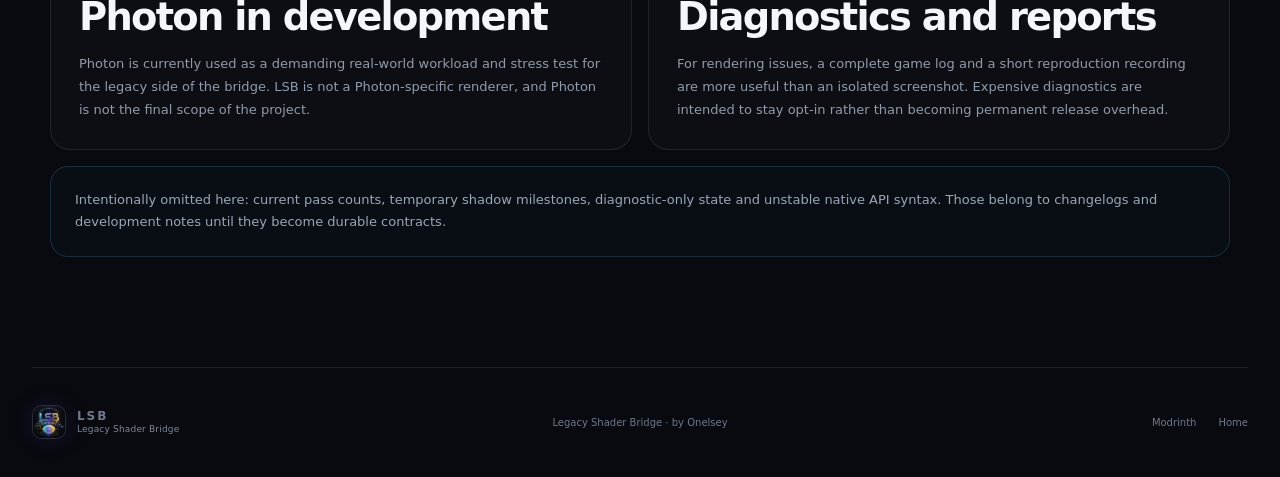
==== commit 5765d940: "Polish site layout, docs direction and branding" ====
--- a/docs.html
+++ b/docs.html
@@ -6,7 +6,7 @@
   <meta name="theme-color" content="#080a0f">
   <meta name="color-scheme" content="dark">
   <meta name="description" content="Stable public documentation for Legacy Shader Bridge.">
-  <link rel="icon" type="image/svg+xml" href="./assets/lsb-icon.svg">
+  <link rel="icon" type="image/webp" href="./assets/lsb-icon.webp">
   <link rel="stylesheet" href="./styles.css">
   <title>Legacy Shader Bridge — Docs</title>
 </head>
@@ -14,7 +14,7 @@
   <main class="site" id="top">
     <header class="header">
       <a class="brand" href="./index.html" aria-label="Legacy Shader Bridge home">
-        <span class="brand-mark"><img src="./assets/lsb-icon.svg" alt=""></span>
+        <span class="brand-mark"><img src="./assets/lsb-icon.webp" alt=""></span>
         <span class="brand-copy"><strong>LSB</strong><small>Legacy Shader Bridge</small></span>
       </a>
       <nav class="desktop-nav" aria-label="Main navigation">
@@ -34,7 +34,7 @@
 
     <div class="mobile-menu" aria-hidden="true">
       <div class="mobile-menu-head">
-        <a class="brand" href="./index.html"><span class="brand-mark"><img src="./assets/lsb-icon.svg" alt=""></span><span class="brand-copy"><strong>LSB</strong><small>Legacy Shader Bridge</small></span></a>
+        <a class="brand" href="./index.html"><span class="brand-mark"><img src="./assets/lsb-icon.webp" alt=""></span><span class="brand-copy"><strong>LSB</strong><small>Legacy Shader Bridge</small></span></a>
         <button class="menu-close" type="button" data-i18n="ui.close">Close</button>
       </div>
       <nav>
@@ -102,7 +102,7 @@
     </section>
 
     <footer class="footer">
-      <a class="brand" href="./index.html"><span class="brand-mark"><img src="./assets/lsb-icon.svg" alt=""></span><span class="brand-copy"><strong>LSB</strong><small>Legacy Shader Bridge</small></span></a>
+      <a class="brand" href="./index.html"><span class="brand-mark"><img src="./assets/lsb-icon.webp" alt=""></span><span class="brand-copy"><strong>LSB</strong><small>Legacy Shader Bridge</small></span></a>
       <p data-i18n="footer">Legacy Shader Bridge · by Onelsey</p>
       <nav><a href="https://modrinth.com/mod/legacy-shader-bridge" target="_blank" rel="noreferrer">Modrinth</a><a href="./index.html">Home</a></nav>
     </footer>
--- a/styles.css
+++ b/styles.css
@@ -71,7 +71,6 @@
 .hero-grid, .future-grid { position: absolute; inset: 0; opacity: .35; background-image: linear-gradient(rgba(255,255,255,.035) 1px, transparent 1px), linear-gradient(90deg, rgba(255,255,255,.035) 1px, transparent 1px); background-size: 64px 64px; mask-image: linear-gradient(to bottom, #000 15%, transparent 88%); pointer-events: none; }
 .hero-shell { position: relative; width: min(1500px, 100%); margin: 0 auto; display: grid; grid-template-columns: minmax(0, .88fr) minmax(520px, 1.12fr); gap: clamp(44px, 7vw, 120px); align-items: center; }
 .eyebrow { margin: 0; color: #798397; font: 700 10px/1.2 ui-monospace, SFMono-Regular, Menlo, monospace; letter-spacing: .12em; text-transform: uppercase; }
-.hero-eyebrow { color: #8d97aa; }
 .hero-title { margin: 24px 0 0; display: grid; width: max-content; max-width: 100%; font-size: clamp(72px, 8.4vw, 150px); font-weight: 730; line-height: .76; letter-spacing: -.085em; }
 .hero-title span { display: block; }
 .hero-title-accent { color: transparent; background: linear-gradient(110deg, #fff 5%, #b9c4ff 27%, #9b7bff 54%, #58d8ff 94%); -webkit-background-clip: text; background-clip: text; filter: drop-shadow(0 0 30px rgba(103,93,255,.1)); }
@@ -181,23 +180,6 @@
 .future-copy h2 { overflow-wrap: anywhere; }
 .future-copy h2 { max-width: 790px; margin: 22px 0 0; font-size: clamp(52px, 6.2vw, 98px); font-weight: 560; line-height: .92; letter-spacing: -.07em; }
 .future-copy > p:not(.eyebrow) { max-width: 700px; margin: 28px 0 0; color: #929baa; font-size: 14px; line-height: 1.75; overflow-wrap: break-word; }
-.future-orbit { position: relative; width: min(650px, 100%); max-width: 100%; aspect-ratio: 1; justify-self: end; }
-.orbit { position: absolute; inset: 9%; border: 1px solid rgba(255,255,255,.09); border-radius: 50%; }
-.orbit span { position: absolute; top: 50%; left: 50%; width: 7px; height: 7px; margin: -3px; border-radius: 50%; background: #8d70ff; box-shadow: 0 0 18px rgba(141,112,255,.8); }
-.orbit-a { animation: spin 18s linear infinite; }
-.orbit-b { inset: 21%; border-color: rgba(89,215,255,.12); animation: spinReverse 12s linear infinite; }
-.orbit-b span { background: #59d7ff; box-shadow: 0 0 18px rgba(89,215,255,.75); }
-.orbit-c { inset: 34%; border-color: rgba(255,255,255,.13); animation: spin 8s linear infinite; }
-.orbit-c span { background: #fff; box-shadow: 0 0 14px rgba(255,255,255,.55); }
-.orbit-core { position: absolute; inset: 40%; border-radius: 24%; overflow: hidden; box-shadow: 0 0 80px rgba(110,81,234,.22); }
-.orbit-core img { width: 100%; height: 100%; object-fit: cover; }
-.orbit-label { position: absolute; color: #697387; font: 700 8px/1 ui-monospace, monospace; letter-spacing: .12em; }
-.orbit-label-a { top: 12%; left: 8%; }
-.orbit-label-b { right: 5%; top: 52%; }
-.orbit-label-c { left: 18%; bottom: 13%; }
-@keyframes spin { to { transform: rotate(360deg); } }
-@keyframes spinReverse { to { transform: rotate(-360deg); } }
-
 .final-section { padding: 64px 32px 110px; background: #07090d; }
 .final-panel { width: min(1500px,100%); margin: 0 auto; display: grid; grid-template-columns: auto 1fr auto; gap: 34px; align-items: center; padding: clamp(26px, 4vw, 54px); border: 1px solid var(--line-strong); border-radius: 26px; background: linear-gradient(120deg, rgba(255,255,255,.035), rgba(108,78,225,.04)); box-shadow: 0 35px 100px rgba(0,0,0,.28); }
 .final-logo { width: 92px; height: 92px; border-radius: 22px; overflow: hidden; border: 1px solid rgba(255,255,255,.13); }
@@ -258,7 +240,7 @@
   .hero-meta { margin-top: 34px; gap: 14px 18px; }
   .section { padding: 90px 18px; }
   .section-head { margin-bottom: 46px; }
-  .section-head h2 { width: 100%; max-width: 100%; font-size: clamp(38px, 8.5vw, 60px); line-height: .98; letter-spacing: -.05em; text-wrap: balance; overflow-wrap: break-word; }
+  .section-head h2 { width: 100%; max-width: 100%; font-size: clamp(36px, 8vw, 56px); line-height: 1; letter-spacing: -.045em; text-wrap: balance; overflow-wrap: anywhere; hyphens: auto; }
   .bridge-cards { grid-template-columns: 1fr; }
   .bridge-card { min-height: 330px; border-right: 0; border-bottom: 1px solid var(--line); }
   .bridge-card:last-child { border-bottom: 0; }
@@ -287,6 +269,7 @@
 
 @media (max-width: 520px) {
   .brand-copy small { display: none; }
+  .section-head h2, .future-copy h2 { font-size: clamp(34px, 10vw, 48px); overflow-wrap: anywhere; }
   .hero-title { font-size: clamp(55px, 17.2vw, 82px); }
   .hero-actions { grid-template-columns: 1fr; }
   .pipeline-topline { font-size: 7px; }
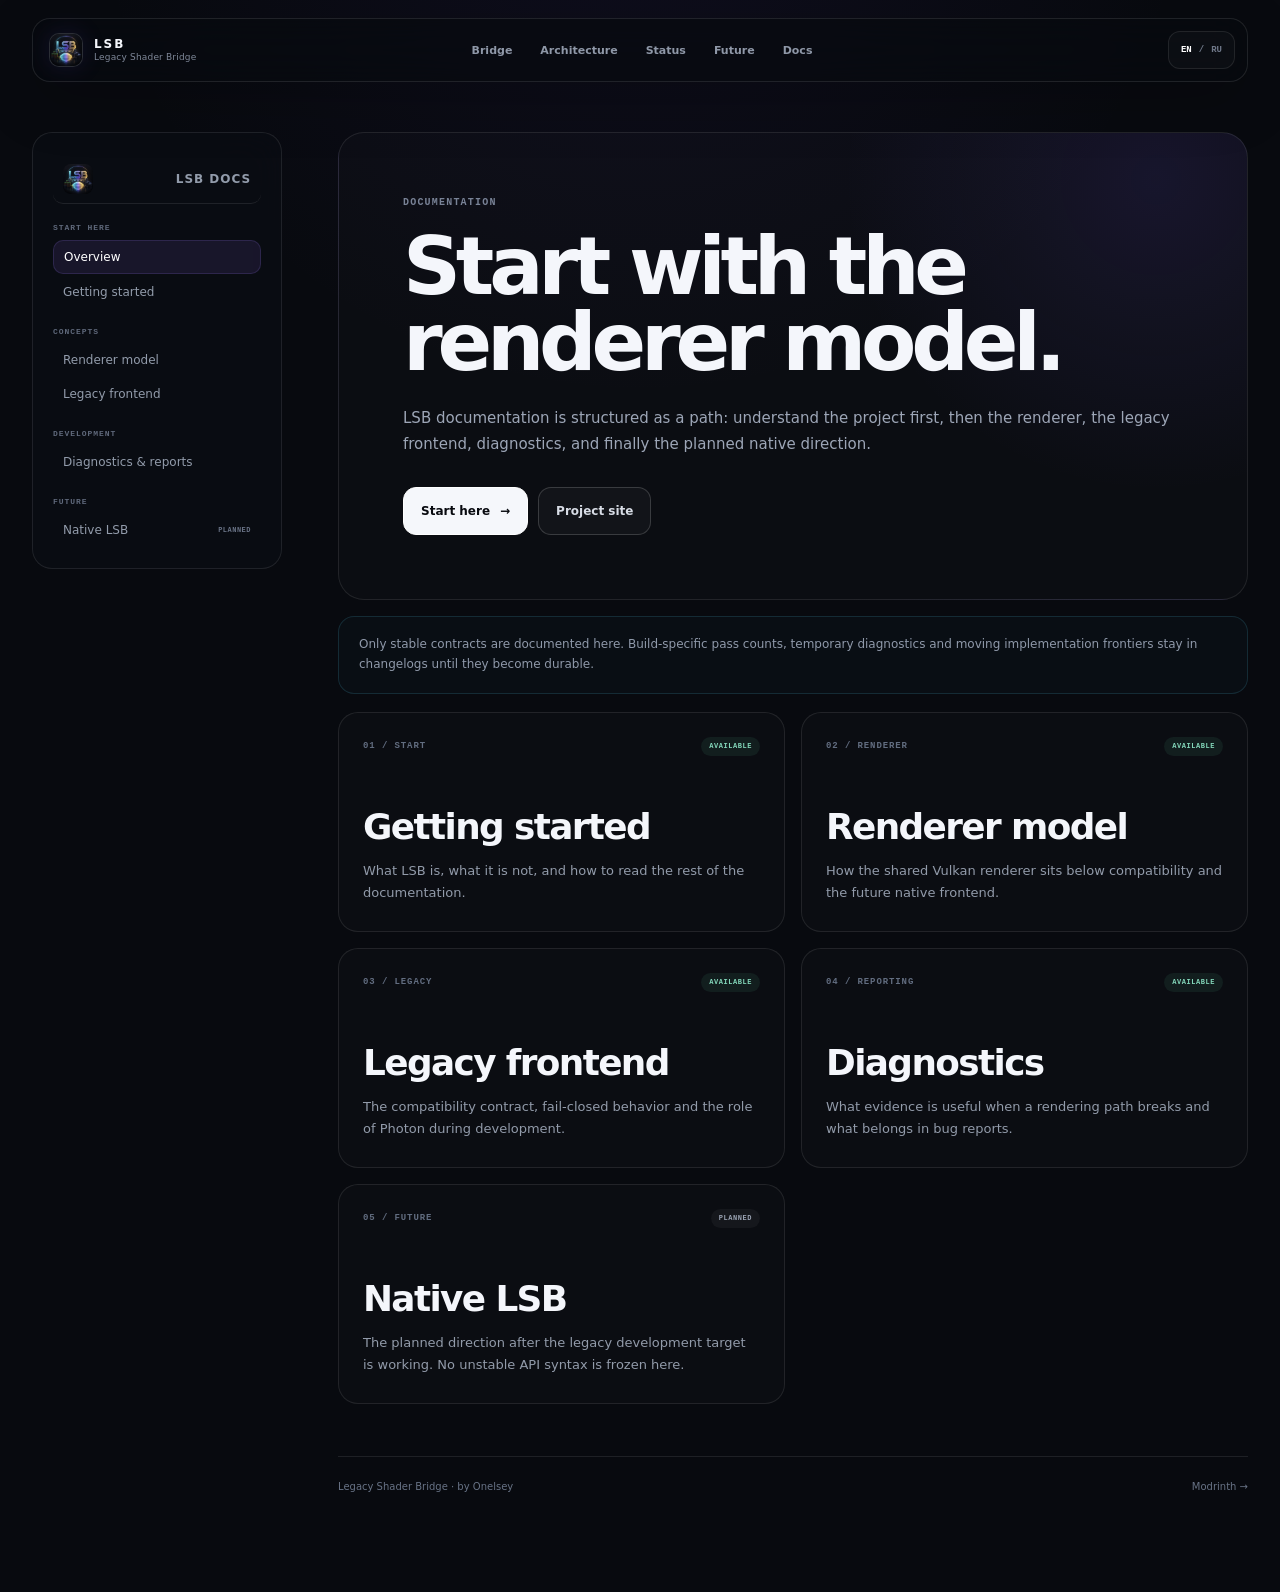
==== commit d62129ed: "Build structured documentation portal" ====
--- a/docs.html
+++ b/docs.html
@@ -5,10 +5,10 @@
   <meta name="viewport" content="width=device-width, initial-scale=1.0">
   <meta name="theme-color" content="#080a0f">
   <meta name="color-scheme" content="dark">
-  <meta name="description" content="Stable public documentation for Legacy Shader Bridge.">
+  <meta name="description" content="Legacy Shader Bridge documentation portal.">
   <link rel="icon" type="image/webp" href="./assets/lsb-icon.webp">
   <link rel="stylesheet" href="./styles.css">
-  <title>Legacy Shader Bridge — Docs</title>
+  <title>Legacy Shader Bridge — Documentation</title>
 </head>
 <body class="docs-page">
   <main class="site" id="top">
@@ -31,7 +31,6 @@
         <button class="menu-button" type="button" aria-label="Menu"><span></span><span></span></button>
       </div>
     </header>
-
     <div class="mobile-menu" aria-hidden="true">
       <div class="mobile-menu-head">
         <a class="brand" href="./index.html"><span class="brand-mark"><img src="./assets/lsb-icon.webp" alt=""></span><span class="brand-copy"><strong>LSB</strong><small>Legacy Shader Bridge</small></span></a>
@@ -49,64 +48,46 @@
         <a href="https://modrinth.com/mod/legacy-shader-bridge" target="_blank" rel="noreferrer">MODRINTH <span aria-hidden="true">→</span></a>
       </div>
     </div>
-
-    <section class="docs-hero">
-      <div class="docs-shell" data-reveal>
-        <p class="eyebrow" data-i18n="docs.eyebrow">Stable documentation</p>
-        <h1 data-i18n="docs.title">Stable contracts, not moving implementation details.</h1>
-        <p data-i18n="docs.lead">This page documents the parts of LSB that are intended to remain true across development. Version-specific renderer frontiers, temporary diagnostics and experimental internals stay out of the public documentation until they stabilize.</p>
-      </div>
-    </section>
-
-    <section class="docs-content">
-      <div class="docs-shell">
-        <div class="docs-grid">
-          <article class="docs-card docs-card--wide" data-reveal>
-            <span>01 / LSB</span>
-            <h2 data-i18n="docs.model.title">Project model</h2>
-            <p data-i18n="docs.model.body">LSB is an independent client-side Vulkan rendering project for Minecraft. The current frontend reconstructs legacy Iris / OptiFine-style shader behavior. A future native LSB shader frontend is intended to use the same renderer core directly.</p>
-          </article>
-          <article class="docs-card" data-reveal>
-            <span>02 / PLATFORM</span>
-            <h2 data-i18n="docs.platform.title">Current platform</h2>
-            <p data-i18n="docs.platform.body">The active development line targets Minecraft 26.x on Fabric with Java 25+. LSB is client-side and uses a native Vulkan rendering path.</p>
-          </article>
-          <article class="docs-card" data-reveal>
-            <span>03 / INDEPENDENCE</span>
-            <h2 data-i18n="docs.independence.title">Renderer independence</h2>
-            <p data-i18n="docs.independence.body">Renderer integrations are adapters rather than foundations. Sodium support is optional: it may provide acceleration or lifecycle integration when present, but LSB core is designed to remain functional without making Sodium a mandatory dependency.</p>
-          </article>
-          <article class="docs-card" data-reveal>
-            <span>04 / LEGACY</span>
-            <h2 data-i18n="docs.legacy.title">Legacy frontend</h2>
-            <p data-i18n="docs.legacy.body">Legacy compatibility reconstructs shader-visible contracts such as render stages, resources, attachments, frame state, ordering and texture or sampler semantics. Unsupported behavior should remain explicit instead of being silently replaced by convincing but incorrect data.</p>
-          </article>
-          <article class="docs-card" data-reveal>
-            <span>05 / NATIVE</span>
-            <h2 data-i18n="docs.native.title">Native direction</h2>
-            <p data-i18n="docs.native.body">The native LSB shader API is a future stage and is not available yet. Its goal is to expose modern renderer capabilities without forcing shader authors through historical OptiFine, Iris or OpenGL-era conventions.</p>
-          </article>
-          <article class="docs-card" data-reveal>
-            <span>06 / WORKLOAD</span>
-            <h2 data-i18n="docs.photon.title">Photon in development</h2>
-            <p data-i18n="docs.photon.body">Photon is currently used as a demanding real-world workload and stress test for the legacy side of the bridge. LSB is not a Photon-specific renderer, and Photon is not the final scope of the project.</p>
-          </article>
-          <article class="docs-card" data-reveal>
-            <span>07 / REPORTING</span>
-            <h2 data-i18n="docs.report.title">Diagnostics and reports</h2>
-            <p data-i18n="docs.report.body">For rendering issues, a complete game log and a short reproduction recording are more useful than an isolated screenshot. Expensive diagnostics are intended to stay opt-in rather than becoming permanent release overhead.</p>
-          </article>
+    <div class="docs-portal">
+      <aside class="docs-sidebar">
+    <a class="docs-sidebar-brand" href="./docs.html"><img src="./assets/lsb-icon.webp" alt=""><strong>LSB DOCS</strong></a>
+    <div class="docs-sidebar-group"><span data-i18n="docs.side.start">Start here</span>
+      <a href="./docs.html" aria-current="page"><span data-i18n="docs.nav.home">home</span></a>
+      <a href="./docs/start.html"><span data-i18n="docs.nav.start">start</span></a>
+    </div>
+    <div class="docs-sidebar-group"><span data-i18n="docs.side.concepts">Concepts</span>
+      <a href="./docs/renderer.html"><span data-i18n="docs.nav.renderer">renderer</span></a>
+      <a href="./docs/legacy.html"><span data-i18n="docs.nav.legacy">legacy</span></a>
+    </div>
+    <div class="docs-sidebar-group"><span data-i18n="docs.side.development">Development</span>
+      <a href="./docs/diagnostics.html"><span data-i18n="docs.nav.diagnostics">diagnostics</span></a>
+    </div>
+    <div class="docs-sidebar-group"><span data-i18n="docs.side.future">Future</span>
+      <a href="./docs/native.html"><span data-i18n="docs.nav.native">native</span><em>PLANNED</em></a>
+    </div>
+  </aside>
+      <section class="docs-main">
+        <div class="docs-landing-hero" data-reveal>
+          <p class="eyebrow" data-i18n="docs.portal.kicker">Documentation</p>
+          <h1 data-i18n="docs.portal.title">Start with the renderer model.</h1>
+          <p data-i18n="docs.portal.lead">LSB documentation is structured as a path: understand the project first, then the renderer, the legacy frontend, diagnostics, and finally the planned native direction.</p>
+          <div class="docs-landing-actions">
+            <a class="button button-primary" href="./docs/start.html"><span data-i18n="docs.portal.start">Start here</span><span aria-hidden="true">→</span></a>
+            <a class="button button-ghost" href="./index.html"><span data-i18n="docs.portal.site">Project site</span></a>
+          </div>
         </div>
-        <div class="docs-note" data-reveal data-i18n="docs.stability">Intentionally omitted here: current pass counts, temporary shadow milestones, diagnostic-only state and unstable native API syntax. Those belong to changelogs and development notes until they become durable contracts.</div>
-      </div>
-    </section>
-
-    <footer class="footer">
-      <a class="brand" href="./index.html"><span class="brand-mark"><img src="./assets/lsb-icon.webp" alt=""></span><span class="brand-copy"><strong>LSB</strong><small>Legacy Shader Bridge</small></span></a>
-      <p data-i18n="footer">Legacy Shader Bridge · by Onelsey</p>
-      <nav><a href="https://modrinth.com/mod/legacy-shader-bridge" target="_blank" rel="noreferrer">Modrinth</a><a href="./index.html">Home</a></nav>
-    </footer>
+        <div class="docs-stable-note" data-reveal data-i18n="docs.portal.stable">Only stable contracts are documented here.</div>
+        <div class="docs-topic-grid">
+          <a class="docs-topic-card" href="./docs/start.html" data-reveal><div class="docs-topic-card-head"><span>01 / START</span><span class="docs-doc-badge" data-i18n="docs.badge.available">Available</span></div><h2 data-i18n="docs.card.start.title">Getting started</h2><p data-i18n="docs.card.start.body"></p></a>
+          <a class="docs-topic-card" href="./docs/renderer.html" data-reveal><div class="docs-topic-card-head"><span>02 / RENDERER</span><span class="docs-doc-badge" data-i18n="docs.badge.available">Available</span></div><h2 data-i18n="docs.card.renderer.title">Renderer model</h2><p data-i18n="docs.card.renderer.body"></p></a>
+          <a class="docs-topic-card" href="./docs/legacy.html" data-reveal><div class="docs-topic-card-head"><span>03 / LEGACY</span><span class="docs-doc-badge" data-i18n="docs.badge.available">Available</span></div><h2 data-i18n="docs.card.legacy.title">Legacy frontend</h2><p data-i18n="docs.card.legacy.body"></p></a>
+          <a class="docs-topic-card" href="./docs/diagnostics.html" data-reveal><div class="docs-topic-card-head"><span>04 / REPORTING</span><span class="docs-doc-badge" data-i18n="docs.badge.available">Available</span></div><h2 data-i18n="docs.card.diagnostics.title">Diagnostics</h2><p data-i18n="docs.card.diagnostics.body"></p></a>
+          <a class="docs-topic-card" href="./docs/native.html" data-reveal><div class="docs-topic-card-head"><span>05 / FUTURE</span><span class="docs-doc-badge docs-doc-badge--planned" data-i18n="docs.badge.planned">Planned</span></div><h2 data-i18n="docs.card.native.title">Native LSB</h2><p data-i18n="docs.card.native.body"></p></a>
+        </div>
+        <footer class="docs-portal-footer"><span>Legacy Shader Bridge · by Onelsey</span><a href="https://modrinth.com/mod/legacy-shader-bridge" target="_blank" rel="noreferrer">Modrinth →</a></footer>
+      </section>
+    </div>
   </main>
   <script src="./app.js" defer></script>
 </body>
-</html>
+</html>
--- a/styles.css
+++ b/styles.css
@@ -313,3 +313,63 @@
   .docs-grid { grid-template-columns: 1fr; }
   .docs-card--wide { grid-column: auto; }
 }
+
+
+.docs-portal { width: min(1320px, calc(100% - 64px)); margin: 0 auto; padding: 132px 0 100px; display: grid; grid-template-columns: 250px minmax(0, 1fr); gap: 56px; align-items: start; }
+.docs-sidebar { position: sticky; top: 108px; padding: 20px; border: 1px solid var(--line); border-radius: 20px; background: rgba(11,14,21,.76); backdrop-filter: blur(18px); }
+.docs-sidebar-brand { display: flex; align-items: center; gap: 10px; padding-bottom: 18px; border-bottom: 1px solid var(--line); }
+.docs-sidebar-brand img { width: 30px; height: 30px; border-radius: 8px; }
+.docs-sidebar-brand strong { font-size: 12px; letter-spacing: .08em; }
+.docs-sidebar-group { margin-top: 20px; }
+.docs-sidebar-group > span { display: block; margin-bottom: 8px; color: #5f697b; font: 700 8px/1 ui-monospace, monospace; letter-spacing: .12em; text-transform: uppercase; }
+.docs-sidebar a { display: flex; align-items: center; justify-content: space-between; gap: 10px; padding: 9px 10px; margin: 2px 0; border-radius: 10px; color: #929cab; font-size: 12px; }
+.docs-sidebar a:hover { color: #fff; background: rgba(255,255,255,.035); }
+.docs-sidebar a[aria-current="page"] { color: #fff; background: rgba(155,123,255,.1); border: 1px solid rgba(155,123,255,.16); }
+.docs-sidebar em { color: #697386; font: 700 7px/1 ui-monospace, monospace; font-style: normal; letter-spacing: .07em; }
+.docs-main { min-width: 0; }
+.docs-landing-hero, .docs-article-head { padding: clamp(34px, 5vw, 64px); border: 1px solid var(--line); border-radius: 26px; background: radial-gradient(circle at 90% 10%, rgba(105,78,225,.12), transparent 34%), rgba(255,255,255,.015); }
+.docs-landing-hero h1, .docs-article-head h1 { max-width: 940px; margin: 20px 0 0; font-size: clamp(46px, 6.3vw, 88px); font-weight: 580; line-height: .94; letter-spacing: -.065em; overflow-wrap: anywhere; }
+.docs-landing-hero > p:not(.eyebrow), .docs-article-head > p:not(.eyebrow) { max-width: 780px; margin: 24px 0 0; color: var(--muted); font-size: 15px; line-height: 1.75; }
+.docs-landing-actions { display: flex; flex-wrap: wrap; gap: 10px; margin-top: 30px; }
+.docs-stable-note { margin-top: 16px; padding: 18px 20px; border: 1px solid rgba(89,215,255,.14); border-radius: 16px; color: #8f99aa; background: rgba(89,215,255,.025); font-size: 12px; line-height: 1.65; }
+.docs-topic-grid { display: grid; grid-template-columns: repeat(2, minmax(0,1fr)); gap: 16px; margin-top: 18px; }
+.docs-topic-card { min-height: 220px; padding: 24px; border: 1px solid var(--line); border-radius: 20px; background: rgba(255,255,255,.014); transition: transform .2s ease, border-color .2s ease, background .2s ease; }
+a.docs-topic-card:hover { transform: translateY(-2px); border-color: var(--line-strong); background: rgba(255,255,255,.025); }
+.docs-topic-card-head { display: flex; justify-content: space-between; gap: 18px; align-items: center; }
+.docs-topic-card-head > span:first-child { color: #626d80; font: 700 9px/1 ui-monospace, monospace; letter-spacing: .1em; }
+.docs-doc-badge { padding: 6px 8px; border-radius: 999px; color: #85d9bc; background: rgba(99,230,181,.07); font: 700 7px/1 ui-monospace, monospace; letter-spacing: .08em; text-transform: uppercase; }
+.docs-doc-badge--planned { color: #9aa3b3; background: rgba(255,255,255,.04); }
+.docs-topic-card h2 { margin: 50px 0 0; font-size: clamp(25px, 2.8vw, 38px); font-weight: 590; letter-spacing: -.045em; }
+.docs-topic-card p { margin: 13px 0 0; color: #929baa; font-size: 13px; line-height: 1.7; }
+.docs-prose { max-width: 900px; margin-top: 24px; }
+.docs-prose section { padding: 30px 4px; border-bottom: 1px solid var(--line); }
+.docs-prose h2 { margin: 0; font-size: clamp(27px, 3vw, 42px); font-weight: 590; letter-spacing: -.045em; }
+.docs-prose p { margin: 15px 0 0; color: #a0a8b6; font-size: 14px; line-height: 1.8; }
+.docs-pager { display: grid; grid-template-columns: 1fr 1fr; gap: 14px; margin-top: 34px; }
+.docs-pager a { min-height: 118px; display: grid; align-content: center; padding: 22px; border: 1px solid var(--line); border-radius: 18px; background: rgba(255,255,255,.014); }
+.docs-pager a:hover { border-color: var(--line-strong); background: rgba(255,255,255,.025); }
+.docs-pager span { color: #687386; font: 700 8px/1 ui-monospace, monospace; letter-spacing: .1em; text-transform: uppercase; }
+.docs-pager strong { margin-top: 10px; font-size: 18px; font-weight: 590; }
+.docs-pager-next { text-align: right; }
+.docs-portal-footer { margin-top: 52px; padding-top: 24px; border-top: 1px solid var(--line); display: flex; justify-content: space-between; gap: 20px; color: #687386; font-size: 10px; }
+.docs-portal-footer a:hover { color: #fff; }
+
+@media (max-width: 980px) {
+  .docs-portal { width: calc(100% - 36px); grid-template-columns: 1fr; gap: 24px; padding-top: 104px; }
+  .docs-sidebar { position: static; display: grid; grid-template-columns: repeat(2, minmax(0,1fr)); gap: 8px 18px; }
+  .docs-sidebar-brand { grid-column: 1 / -1; }
+  .docs-sidebar-group { margin-top: 8px; }
+}
+
+@media (max-width: 620px) {
+  .docs-portal { width: calc(100% - 28px); padding-bottom: 70px; }
+  .docs-sidebar { grid-template-columns: 1fr; }
+  .docs-landing-hero, .docs-article-head { padding: 26px 22px; border-radius: 20px; }
+  .docs-landing-hero h1, .docs-article-head h1 { font-size: clamp(38px, 11vw, 58px); line-height: .98; }
+  .docs-topic-grid { grid-template-columns: 1fr; }
+  .docs-topic-card { min-height: 190px; }
+  .docs-topic-card h2 { margin-top: 38px; }
+  .docs-pager { grid-template-columns: 1fr; }
+  .docs-pager-next { text-align: left; }
+  .docs-portal-footer { flex-direction: column; }
+}
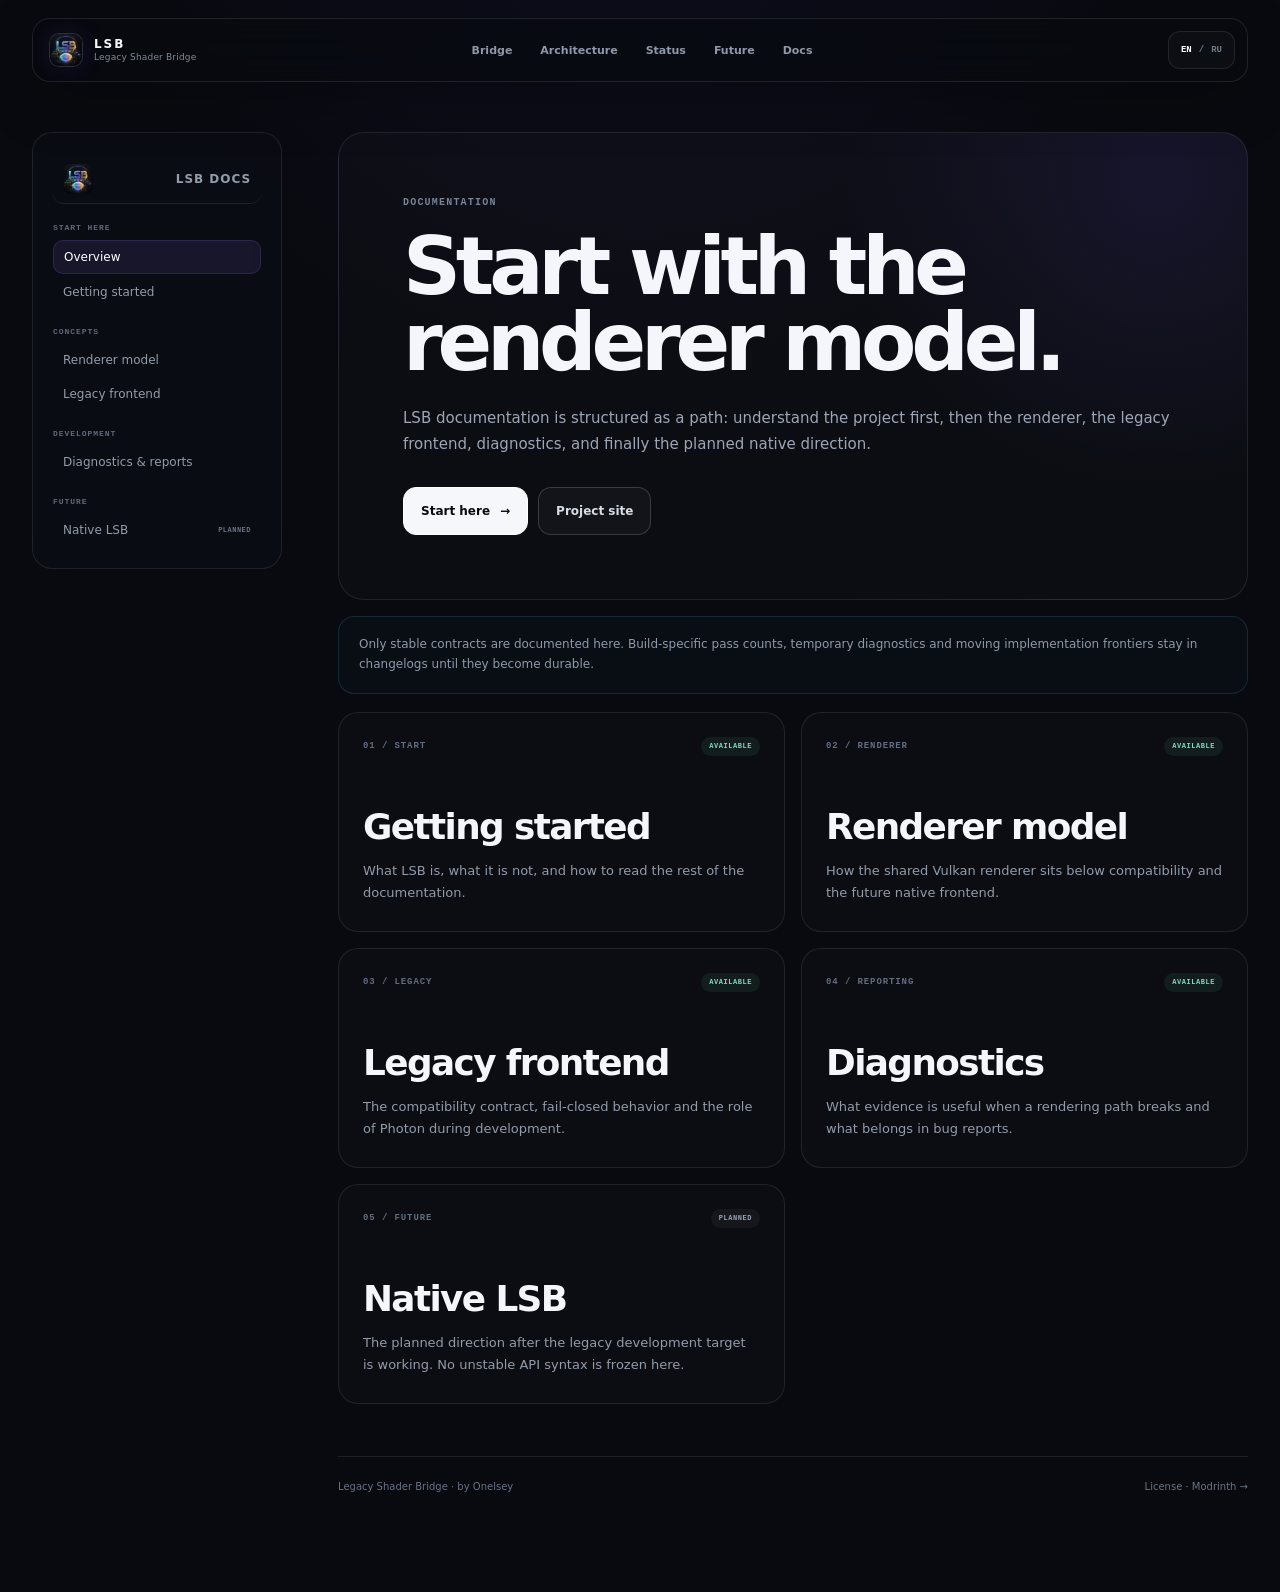
==== commit 00576f3f: "Add public license page" ====
--- a/docs.html
+++ b/docs.html
@@ -84,7 +84,7 @@
           <a class="docs-topic-card" href="./docs/diagnostics.html" data-reveal><div class="docs-topic-card-head"><span>04 / REPORTING</span><span class="docs-doc-badge" data-i18n="docs.badge.available">Available</span></div><h2 data-i18n="docs.card.diagnostics.title">Diagnostics</h2><p data-i18n="docs.card.diagnostics.body"></p></a>
           <a class="docs-topic-card" href="./docs/native.html" data-reveal><div class="docs-topic-card-head"><span>05 / FUTURE</span><span class="docs-doc-badge docs-doc-badge--planned" data-i18n="docs.badge.planned">Planned</span></div><h2 data-i18n="docs.card.native.title">Native LSB</h2><p data-i18n="docs.card.native.body"></p></a>
         </div>
-        <footer class="docs-portal-footer"><span>Legacy Shader Bridge · by Onelsey</span><a href="https://modrinth.com/mod/legacy-shader-bridge" target="_blank" rel="noreferrer">Modrinth →</a></footer>
+        <footer class="docs-portal-footer"><span>Legacy Shader Bridge · by Onelsey</span><span><a href="./license.html">License</a> · <a href="https://modrinth.com/mod/legacy-shader-bridge" target="_blank" rel="noreferrer">Modrinth →</a></span></footer>
       </section>
     </div>
   </main>
--- a/styles.css
+++ b/styles.css
@@ -373,3 +373,23 @@
   .docs-pager-next { text-align: left; }
   .docs-portal-footer { flex-direction: column; }
 }
+
+.license-page { background: #080a0f; color: var(--text); }
+.license-shell { width: min(900px, calc(100% - 48px)); margin: 0 auto; padding: 56px 0 72px; }
+.license-back { display: inline-block; color: #7f899a; font-size: 12px; transition: color .2s ease; }
+.license-back:hover { color: #fff; }
+.license-head { margin-top: 76px; padding-bottom: 34px; border-bottom: 1px solid var(--line); }
+.license-head > span { color: #697386; font: 700 9px/1 ui-monospace, monospace; letter-spacing: .12em; }
+.license-head h1 { max-width: 820px; margin: 18px 0 0; font-size: clamp(38px, 6vw, 66px); font-weight: 580; line-height: .98; letter-spacing: -.055em; }
+.license-head p { max-width: 680px; margin: 20px 0 0; color: #8f98a8; font-size: 13px; line-height: 1.7; }
+.license-text { margin: 0; padding: 42px 0; white-space: pre-wrap; overflow-wrap: anywhere; color: #c2c8d2; background: transparent; border: 0; font: 400 13px/1.8 ui-monospace, SFMono-Regular, Menlo, Consolas, monospace; }
+.license-footer { display: flex; justify-content: space-between; gap: 24px; padding-top: 24px; border-top: 1px solid var(--line); color: #687386; font-size: 10px; }
+.license-footer nav { display: flex; gap: 20px; }
+.license-footer a:hover { color: #fff; }
+@media (max-width: 620px) {
+  .license-shell { width: calc(100% - 32px); padding: 34px 0 52px; }
+  .license-head { margin-top: 52px; }
+  .license-head h1 { font-size: clamp(34px, 11vw, 50px); }
+  .license-text { font-size: 12px; line-height: 1.72; }
+  .license-footer { flex-direction: column; }
+}
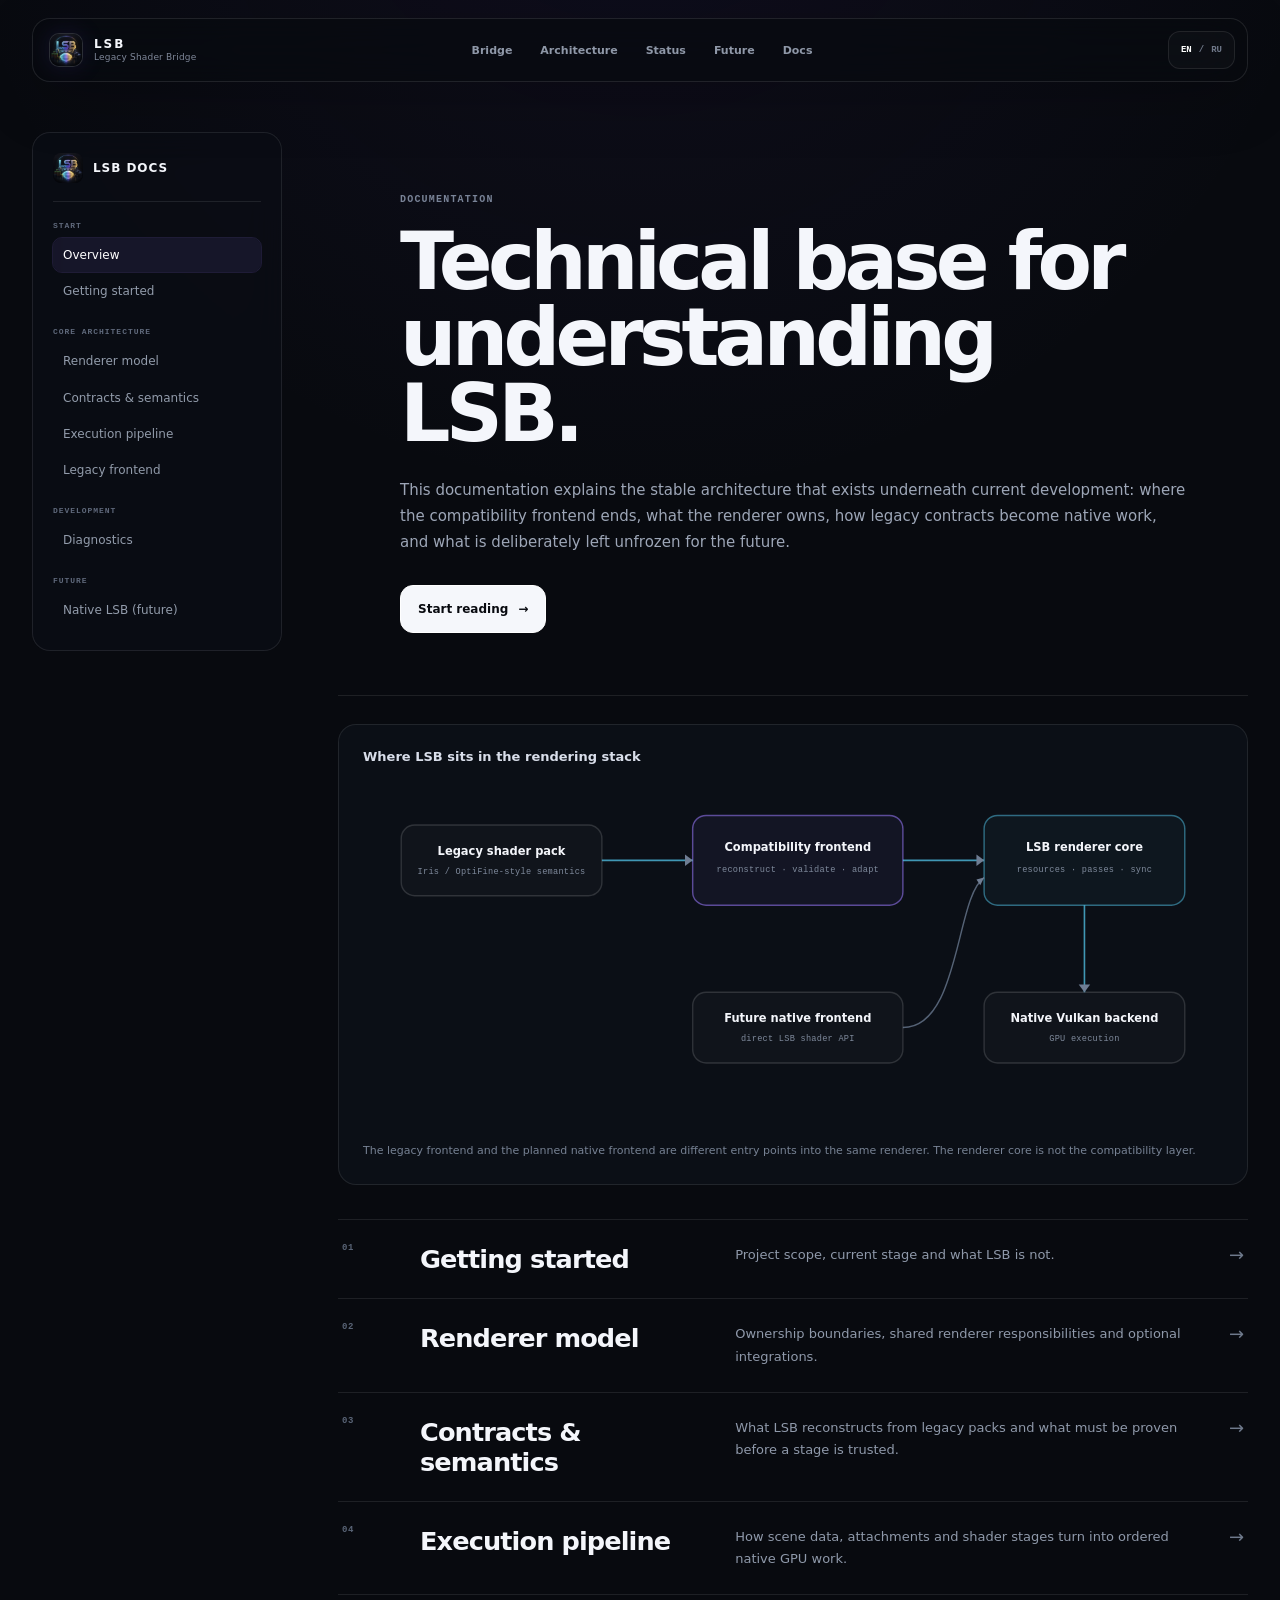
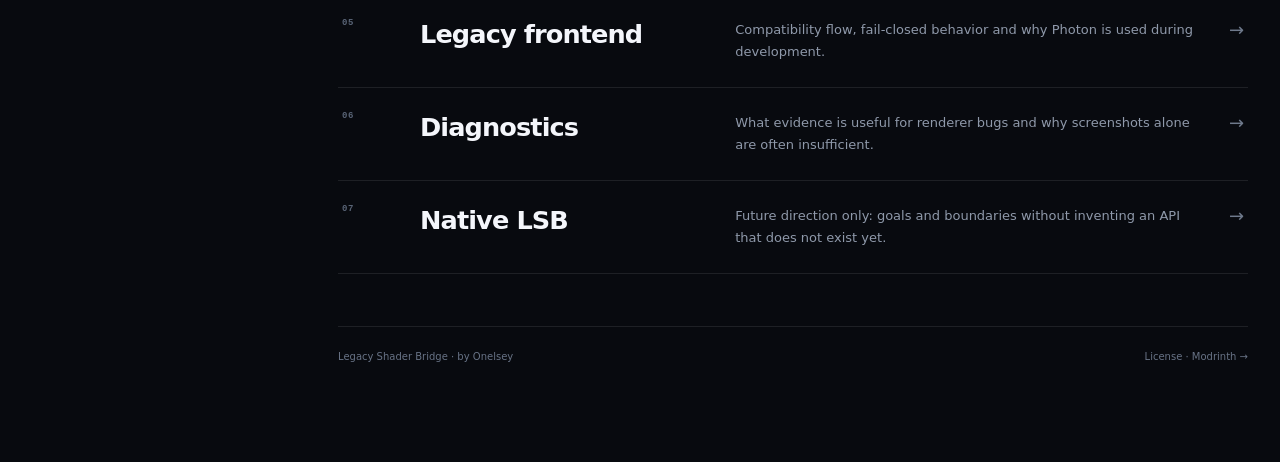
==== commit e803a0c7: "Rebuild documentation as technical reference" ====
--- a/docs.html
+++ b/docs.html
@@ -5,7 +5,7 @@
   <meta name="viewport" content="width=device-width, initial-scale=1.0">
   <meta name="theme-color" content="#080a0f">
   <meta name="color-scheme" content="dark">
-  <meta name="description" content="Legacy Shader Bridge documentation portal.">
+  <meta name="description" content="Legacy Shader Bridge technical documentation.">
   <link rel="icon" type="image/webp" href="./assets/lsb-icon.webp">
   <link rel="stylesheet" href="./styles.css">
   <title>Legacy Shader Bridge — Documentation</title>
@@ -25,9 +25,7 @@
         <a href="./docs.html" data-i18n="nav.docs">Docs</a>
       </nav>
       <div class="header-actions">
-        <div class="language-switch" aria-label="Language">
-          <button data-lang="en" type="button">EN</button><span>/</span><button data-lang="ru" type="button">RU</button>
-        </div>
+        <div class="language-switch" aria-label="Language"><button data-lang="en" type="button">EN</button><span>/</span><button data-lang="ru" type="button">RU</button></div>
         <button class="menu-button" type="button" aria-label="Menu"><span></span><span></span></button>
       </div>
     </header>
@@ -51,38 +49,42 @@
     <div class="docs-portal">
       <aside class="docs-sidebar">
     <a class="docs-sidebar-brand" href="./docs.html"><img src="./assets/lsb-icon.webp" alt=""><strong>LSB DOCS</strong></a>
-    <div class="docs-sidebar-group"><span data-i18n="docs.side.start">Start here</span>
-      <a href="./docs.html" aria-current="page"><span data-i18n="docs.nav.home">home</span></a>
-      <a href="./docs/start.html"><span data-i18n="docs.nav.start">start</span></a>
-    </div>
-    <div class="docs-sidebar-group"><span data-i18n="docs.side.concepts">Concepts</span>
-      <a href="./docs/renderer.html"><span data-i18n="docs.nav.renderer">renderer</span></a>
-      <a href="./docs/legacy.html"><span data-i18n="docs.nav.legacy">legacy</span></a>
-    </div>
-    <div class="docs-sidebar-group"><span data-i18n="docs.side.development">Development</span>
-      <a href="./docs/diagnostics.html"><span data-i18n="docs.nav.diagnostics">diagnostics</span></a>
-    </div>
-    <div class="docs-sidebar-group"><span data-i18n="docs.side.future">Future</span>
-      <a href="./docs/native.html"><span data-i18n="docs.nav.native">native</span><em>PLANNED</em></a>
-    </div>
-  </aside>
+    <div class="docs-sidebar-group"><span><span class="lang-en">Start</span><span class="lang-ru">Начало</span></span><a href="./docs.html" aria-current="page"><span class="lang-en">Overview</span><span class="lang-ru">Обзор</span></a><a href="./docs/start.html"><span class="lang-en">Getting started</span><span class="lang-ru">С чего начать</span></a></div><div class="docs-sidebar-group"><span><span class="lang-en">Core architecture</span><span class="lang-ru">Архитектура</span></span><a href="./docs/renderer.html"><span class="lang-en">Renderer model</span><span class="lang-ru">Модель рендерера</span></a><a href="./docs/contracts.html"><span class="lang-en">Contracts & semantics</span><span class="lang-ru">Контракты и семантика</span></a><a href="./docs/pipeline.html"><span class="lang-en">Execution pipeline</span><span class="lang-ru">Pipeline исполнения</span></a><a href="./docs/legacy.html"><span class="lang-en">Legacy frontend</span><span class="lang-ru">Legacy frontend</span></a></div><div class="docs-sidebar-group"><span><span class="lang-en">Development</span><span class="lang-ru">Разработка</span></span><a href="./docs/diagnostics.html"><span class="lang-en">Diagnostics</span><span class="lang-ru">Диагностика</span></a></div><div class="docs-sidebar-group"><span><span class="lang-en">Future</span><span class="lang-ru">Будущее</span></span><a href="./docs/native.html"><span class="lang-en">Native LSB (future)</span><span class="lang-ru">Native LSB (будущее)</span></a></div></aside>
       <section class="docs-main">
-        <div class="docs-landing-hero" data-reveal>
-          <p class="eyebrow" data-i18n="docs.portal.kicker">Documentation</p>
-          <h1 data-i18n="docs.portal.title">Start with the renderer model.</h1>
-          <p data-i18n="docs.portal.lead">LSB documentation is structured as a path: understand the project first, then the renderer, the legacy frontend, diagnostics, and finally the planned native direction.</p>
-          <div class="docs-landing-actions">
-            <a class="button button-primary" href="./docs/start.html"><span data-i18n="docs.portal.start">Start here</span><span aria-hidden="true">→</span></a>
-            <a class="button button-ghost" href="./index.html"><span data-i18n="docs.portal.site">Project site</span></a>
-          </div>
-        </div>
-        <div class="docs-stable-note" data-reveal data-i18n="docs.portal.stable">Only stable contracts are documented here.</div>
-        <div class="docs-topic-grid">
-          <a class="docs-topic-card" href="./docs/start.html" data-reveal><div class="docs-topic-card-head"><span>01 / START</span><span class="docs-doc-badge" data-i18n="docs.badge.available">Available</span></div><h2 data-i18n="docs.card.start.title">Getting started</h2><p data-i18n="docs.card.start.body"></p></a>
-          <a class="docs-topic-card" href="./docs/renderer.html" data-reveal><div class="docs-topic-card-head"><span>02 / RENDERER</span><span class="docs-doc-badge" data-i18n="docs.badge.available">Available</span></div><h2 data-i18n="docs.card.renderer.title">Renderer model</h2><p data-i18n="docs.card.renderer.body"></p></a>
-          <a class="docs-topic-card" href="./docs/legacy.html" data-reveal><div class="docs-topic-card-head"><span>03 / LEGACY</span><span class="docs-doc-badge" data-i18n="docs.badge.available">Available</span></div><h2 data-i18n="docs.card.legacy.title">Legacy frontend</h2><p data-i18n="docs.card.legacy.body"></p></a>
-          <a class="docs-topic-card" href="./docs/diagnostics.html" data-reveal><div class="docs-topic-card-head"><span>04 / REPORTING</span><span class="docs-doc-badge" data-i18n="docs.badge.available">Available</span></div><h2 data-i18n="docs.card.diagnostics.title">Diagnostics</h2><p data-i18n="docs.card.diagnostics.body"></p></a>
-          <a class="docs-topic-card" href="./docs/native.html" data-reveal><div class="docs-topic-card-head"><span>05 / FUTURE</span><span class="docs-doc-badge docs-doc-badge--planned" data-i18n="docs.badge.planned">Planned</span></div><h2 data-i18n="docs.card.native.title">Native LSB</h2><p data-i18n="docs.card.native.body"></p></a>
+        <header class="docs-landing-hero" data-reveal>
+          <p class="eyebrow"><span class="lang-en">Documentation</span><span class="lang-ru">Документация</span></p>
+          <h1><span class="lang-en">Technical base for understanding LSB.</span><span class="lang-ru">Техническая база для понимания LSB.</span></h1>
+          <p><span class="lang-en">This documentation explains the stable architecture that exists underneath current development: where the compatibility frontend ends, what the renderer owns, how legacy contracts become native work, and what is deliberately left unfrozen for the future.</span><span class="lang-ru">Эта документация объясняет устойчивую архитектурную основу текущей разработки: где заканчивается compatibility frontend, чем владеет renderer, как legacy-контракты превращаются в нативную работу и что намеренно не фиксируется заранее для будущего.</span></p>
+          <div class="docs-landing-actions"><a class="button button-primary" href="./docs/start.html"><span class="lang-en">Start reading</span><span class="lang-ru">Начать читать</span> <span aria-hidden="true">→</span></a></div>
+        </header>
+        <div class="docs-diagram" data-reveal><div class="docs-diagram-title"><span class="lang-en">Where LSB sits in the rendering stack</span><span class="lang-ru">Где LSB находится в стеке рендеринга</span></div><svg viewBox="0 0 900 360" role="img" aria-label="LSB architecture overview">
+  <rect class="dg-box" x="40" y="45" width="210" height="74" rx="14"></rect>
+  <text class="dg-strong" x="145" y="76" text-anchor="middle">Legacy shader pack</text>
+  <text class="dg-small" x="145" y="96" text-anchor="middle">Iris / OptiFine-style semantics</text>
+
+  <rect class="dg-box dg-box-accent" x="345" y="35" width="220" height="94" rx="14"></rect>
+  <text class="dg-strong" x="455" y="72" text-anchor="middle">Compatibility frontend</text>
+  <text class="dg-small" x="455" y="94" text-anchor="middle">reconstruct · validate · adapt</text>
+
+  <rect class="dg-box dg-box-cyan" x="650" y="35" width="210" height="94" rx="14"></rect>
+  <text class="dg-strong" x="755" y="72" text-anchor="middle">LSB renderer core</text>
+  <text class="dg-small" x="755" y="94" text-anchor="middle">resources · passes · sync</text>
+
+  <path class="dg-line-accent" d="M250 82 H345"></path><polygon class="dg-arrow" points="337,76 345,82 337,88"></polygon>
+  <path class="dg-line-accent" d="M565 82 H650"></path><polygon class="dg-arrow" points="642,76 650,82 642,88"></polygon>
+
+  <rect class="dg-box" x="345" y="220" width="220" height="74" rx="14"></rect>
+  <text class="dg-strong" x="455" y="251" text-anchor="middle">Future native frontend</text>
+  <text class="dg-small" x="455" y="271" text-anchor="middle">direct LSB shader API</text>
+  <path class="dg-line" d="M565 257 C625 257 620 120 650 100"></path><polygon class="dg-arrow" points="642,102 650,100 646,108"></polygon>
+
+  <rect class="dg-box" x="650" y="220" width="210" height="74" rx="14"></rect>
+  <text class="dg-strong" x="755" y="251" text-anchor="middle">Native Vulkan backend</text>
+  <text class="dg-small" x="755" y="271" text-anchor="middle">GPU execution</text>
+  <path class="dg-line-accent" d="M755 129 V220"></path><polygon class="dg-arrow" points="749,212 755,220 761,212"></polygon>
+</svg><div class="docs-diagram-note"><span class="lang-en">The legacy frontend and the planned native frontend are different entry points into the same renderer. The renderer core is not the compatibility layer.</span><span class="lang-ru">Legacy frontend и запланированный native frontend — разные точки входа в один renderer. Сам renderer core не является compatibility layer.</span></div></div>
+        <div class="docs-reading">
+          <a class="docs-reading-row" href="./docs/start.html"><span>01</span><strong><span class="lang-en">Getting started</span><span class="lang-ru">С чего начать</span></strong><p><span class="lang-en">Project scope, current stage and what LSB is not.</span><span class="lang-ru">Границы проекта, текущий этап и чем LSB не является.</span></p><b>→</b></a><a class="docs-reading-row" href="./docs/renderer.html"><span>02</span><strong><span class="lang-en">Renderer model</span><span class="lang-ru">Модель рендерера</span></strong><p><span class="lang-en">Ownership boundaries, shared renderer responsibilities and optional integrations.</span><span class="lang-ru">Границы ownership, обязанности общего renderer и опциональные интеграции.</span></p><b>→</b></a><a class="docs-reading-row" href="./docs/contracts.html"><span>03</span><strong><span class="lang-en">Contracts & semantics</span><span class="lang-ru">Контракты и семантика</span></strong><p><span class="lang-en">What LSB reconstructs from legacy packs and what must be proven before a stage is trusted.</span><span class="lang-ru">Что LSB реконструирует из legacy pack и что должно быть доказано до доверия стадии.</span></p><b>→</b></a><a class="docs-reading-row" href="./docs/pipeline.html"><span>04</span><strong><span class="lang-en">Execution pipeline</span><span class="lang-ru">Pipeline исполнения</span></strong><p><span class="lang-en">How scene data, attachments and shader stages turn into ordered native GPU work.</span><span class="lang-ru">Как данные сцены, attachments и shader stages превращаются в упорядоченную нативную GPU-работу.</span></p><b>→</b></a><a class="docs-reading-row" href="./docs/legacy.html"><span>05</span><strong><span class="lang-en">Legacy frontend</span><span class="lang-ru">Legacy frontend</span></strong><p><span class="lang-en">Compatibility flow, fail-closed behavior and why Photon is used during development.</span><span class="lang-ru">Поток compatibility, fail-closed поведение и зачем в разработке используется Photon.</span></p><b>→</b></a><a class="docs-reading-row" href="./docs/diagnostics.html"><span>06</span><strong><span class="lang-en">Diagnostics</span><span class="lang-ru">Диагностика</span></strong><p><span class="lang-en">What evidence is useful for renderer bugs and why screenshots alone are often insufficient.</span><span class="lang-ru">Какие данные полезны для renderer-багов и почему одного скриншота часто недостаточно.</span></p><b>→</b></a><a class="docs-reading-row" href="./docs/native.html"><span>07</span><strong><span class="lang-en">Native LSB</span><span class="lang-ru">Native LSB</span></strong><p><span class="lang-en">Future direction only: goals and boundaries without inventing an API that does not exist yet.</span><span class="lang-ru">Только направление будущего: цели и границы без выдумывания API, которого ещё нет.</span></p><b>→</b></a>
         </div>
         <footer class="docs-portal-footer"><span>Legacy Shader Bridge · by Onelsey</span><span><a href="./license.html">License</a> · <a href="https://modrinth.com/mod/legacy-shader-bridge" target="_blank" rel="noreferrer">Modrinth →</a></span></footer>
       </section>
--- a/styles.css
+++ b/styles.css
@@ -110,9 +110,6 @@
 .pipeline-link b { font-size: 13px; font-weight: 500; }
 .pipeline-foot { padding-top: 18px; border-top: 1px solid rgba(255,255,255,.07); }
 .pipeline-foot span:last-child { color: #a6afbe; }
-.hero-meta { position: relative; width: min(1500px, 100%); margin: 62px auto 0; padding-top: 18px; display: flex; gap: 24px; flex-wrap: wrap; border-top: 1px solid rgba(255,255,255,.07); color: #687184; font: 700 9px/1 ui-monospace, monospace; letter-spacing: .1em; }
-.hero-meta span:first-child { display: inline-flex; align-items: center; gap: 8px; color: #a1a9b7; }
-.hero-meta b { font-weight: inherit; }
 
 .section { position: relative; padding: 130px 32px; border-bottom: 1px solid var(--line); }
 .section-shell { width: min(1500px, 100%); min-width: 0; margin: 0 auto; }
@@ -125,12 +122,24 @@
 .bridge-card { position: relative; min-height: 420px; padding: 28px; border-right: 1px solid var(--line); background: linear-gradient(180deg, rgba(255,255,255,.018), rgba(255,255,255,.008)); overflow: hidden; }
 .bridge-card:last-child { border-right: 0; }
 .bridge-card-index { color: #5c6576; font: 700 9px/1 ui-monospace, monospace; letter-spacing: .1em; }
-.bridge-card-graphic { position: absolute; inset: 55px 24px auto; height: 180px; opacity: .9; }
-.beam { position: absolute; left: 8%; right: 8%; height: 1px; background: linear-gradient(90deg, transparent, rgba(155,123,255,.05), rgba(89,215,255,.75), rgba(155,123,255,.05), transparent); transform-origin: center; }
-.beam::after { content: ""; position: absolute; right: 30%; top: -3px; width: 7px; height: 7px; border-radius: 50%; background: #8de4ff; box-shadow: 0 0 18px rgba(89,215,255,.8); }
-.beam-a { top: 28%; transform: rotate(4deg); }
-.beam-b { top: 49%; transform: rotate(-7deg); opacity: .55; }
-.beam-c { top: 70%; transform: rotate(2deg); opacity: .3; }
+.bridge-card-graphic { position: absolute; inset: 58px 24px auto; height: 170px; display: grid; place-items: center; opacity: .96; }
+.bridge-card-graphic svg { width: 100%; height: 100%; overflow: visible; }
+.bridge-v-box, .bridge-v-pass { fill: rgba(255,255,255,.018); stroke: rgba(255,255,255,.14); stroke-width: 1.5; }
+.bridge-v-box--source { stroke: rgba(155,123,255,.34); }
+.bridge-v-box--core { fill: rgba(155,123,255,.07); stroke: rgba(155,123,255,.62); }
+.bridge-v-box--target { stroke: rgba(89,215,255,.38); }
+.bridge-v-line { fill: none; stroke: rgba(89,215,255,.5); stroke-width: 1.7; }
+.bridge-v-arrow { fill: none; stroke: rgba(89,215,255,.72); stroke-width: 1.7; stroke-linecap: round; stroke-linejoin: round; }
+.bridge-v-label { fill: #aeb7c6; font: 700 8px ui-monospace, SFMono-Regular, Menlo, monospace; letter-spacing: .08em; }
+.bridge-v-label--strong { fill: #f0f3f8; font-size: 11px; }
+.bridge-v-caption { fill: #657184; font: 600 8px ui-monospace, SFMono-Regular, Menlo, monospace; letter-spacing: .04em; }
+.bridge-v-mesh { fill: rgba(89,215,255,.025); stroke: rgba(89,215,255,.62); stroke-width: 1.6; stroke-linejoin: round; }
+.bridge-v-mesh--soft { stroke: rgba(155,123,255,.52); fill: rgba(155,123,255,.025); }
+.bridge-v-entity { fill: rgba(255,255,255,.015); stroke: rgba(255,255,255,.3); stroke-width: 1.5; stroke-linejoin: round; }
+.bridge-v-pass--a { stroke: rgba(155,123,255,.34); }
+.bridge-v-pass--b { stroke: rgba(134,111,245,.42); }
+.bridge-v-pass--c { stroke: rgba(89,215,255,.44); }
+.bridge-v-pass--d { stroke: rgba(99,230,181,.42); }
 .bridge-card h3 { margin: 240px 0 12px; font-size: 26px; font-weight: 600; letter-spacing: -.035em; }
 .bridge-card p { margin: 0; color: var(--muted); font-size: 13px; line-height: 1.7; }
 
@@ -155,8 +164,6 @@
 .arch-renderer > div:first-child span { color: #687286; }
 .arch-renderer strong { margin-top: 18px; color: #fff; }
 .arch-renderer p { color: #919bab; }
-.renderer-tags { grid-column: 1 / -1; display: flex; flex-wrap: wrap; gap: 7px; margin-top: 10px; }
-.renderer-tags span { padding: 9px 11px; border: 1px solid rgba(255,255,255,.09); border-radius: 999px; color: #aab3c1; background: rgba(255,255,255,.025); letter-spacing: .05em; }
 
 .status-section { background: linear-gradient(180deg, #0a0d13, #080a0f); }
 .status-layout { display: grid; grid-template-columns: .95fr 1.05fr; gap: 18px; }
@@ -237,15 +244,14 @@
   .pipeline-step small { font-size: 8px; }
   .pipeline-link span { left: 27px; }
   .pipeline-foot { gap: 12px; font-size: 7px; }
-  .hero-meta { margin-top: 34px; gap: 14px 18px; }
   .section { padding: 90px 18px; }
   .section-head { margin-bottom: 46px; }
   .section-head h2 { width: 100%; max-width: 100%; font-size: clamp(36px, 8vw, 56px); line-height: 1; letter-spacing: -.045em; text-wrap: balance; overflow-wrap: anywhere; hyphens: auto; }
   .bridge-cards { grid-template-columns: 1fr; }
   .bridge-card { min-height: 330px; border-right: 0; border-bottom: 1px solid var(--line); }
   .bridge-card:last-child { border-bottom: 0; }
-  .bridge-card-graphic { height: 135px; }
-  .bridge-card h3 { margin-top: 180px; }
+  .bridge-card-graphic { height: 145px; }
+  .bridge-card h3 { margin-top: 190px; }
   .architecture-map { grid-template-columns: 1fr; gap: 14px; }
   .arch-node--legacy, .arch-node--native { border-radius: 20px; }
   .arch-merge { min-height: 90px; grid-template-columns: 1fr auto 1fr; grid-template-rows: 1fr; border: 0; background: transparent; }
@@ -291,63 +297,67 @@
 }
 
 
+
 .docs-page { background: linear-gradient(180deg, #080a0f, #0b0e15); }
-.docs-hero { padding: 150px 32px 72px; border-bottom: 1px solid var(--line); }
-.docs-shell { width: min(1180px, 100%); margin: 0 auto; }
-.docs-hero h1 { max-width: 980px; margin: 22px 0 0; font-size: clamp(48px, 7vw, 96px); font-weight: 580; line-height: .94; letter-spacing: -.065em; overflow-wrap: anywhere; }
-.docs-hero p:not(.eyebrow) { max-width: 780px; margin: 26px 0 0; color: var(--muted); font-size: 15px; line-height: 1.75; }
-.docs-content { padding: 52px 32px 110px; }
-.docs-grid { display: grid; grid-template-columns: repeat(2, minmax(0, 1fr)); gap: 16px; }
-.docs-card { padding: 28px; border: 1px solid var(--line); border-radius: 20px; background: rgba(255,255,255,.018); }
-.docs-card--wide { grid-column: 1 / -1; }
-.docs-card > span { color: #657084; font: 700 9px/1 ui-monospace, monospace; letter-spacing: .1em; }
-.docs-card h2 { margin: 28px 0 0; font-size: clamp(26px, 3vw, 40px); font-weight: 590; letter-spacing: -.045em; }
-.docs-card p { margin: 14px 0 0; color: #929baa; font-size: 13px; line-height: 1.75; }
-.docs-card code { color: #b9c4ff; font-family: ui-monospace, SFMono-Regular, Menlo, monospace; }
-.docs-note { margin-top: 16px; padding: 22px 24px; border: 1px solid rgba(89,215,255,.16); border-radius: 18px; color: #9ca6b6; background: rgba(89,215,255,.025); font-size: 13px; line-height: 1.7; }
-
-@media (max-width: 860px) {
-  .docs-hero { padding: 118px 18px 56px; }
-  .docs-content { padding: 34px 18px 80px; }
-  .docs-hero h1 { font-size: clamp(40px, 10vw, 62px); line-height: .98; }
-  .docs-grid { grid-template-columns: 1fr; }
-  .docs-card--wide { grid-column: auto; }
-}
-
-
-.docs-portal { width: min(1320px, calc(100% - 64px)); margin: 0 auto; padding: 132px 0 100px; display: grid; grid-template-columns: 250px minmax(0, 1fr); gap: 56px; align-items: start; }
-.docs-sidebar { position: sticky; top: 108px; padding: 20px; border: 1px solid var(--line); border-radius: 20px; background: rgba(11,14,21,.76); backdrop-filter: blur(18px); }
+.lang-ru { display: none !important; }
+html[lang="ru"] .lang-en { display: none !important; }
+html[lang="ru"] .lang-ru { display: revert !important; }
+
+.docs-portal { width: min(1360px, calc(100% - 64px)); margin: 0 auto; padding: 132px 0 100px; display: grid; grid-template-columns: 250px minmax(0, 1fr); gap: 56px; align-items: start; }
+.docs-sidebar { position: sticky; top: 108px; padding: 20px; border: 1px solid var(--line); border-radius: 18px; background: rgba(11,14,21,.78); backdrop-filter: blur(18px); }
 .docs-sidebar-brand { display: flex; align-items: center; gap: 10px; padding-bottom: 18px; border-bottom: 1px solid var(--line); }
 .docs-sidebar-brand img { width: 30px; height: 30px; border-radius: 8px; }
 .docs-sidebar-brand strong { font-size: 12px; letter-spacing: .08em; }
 .docs-sidebar-group { margin-top: 20px; }
 .docs-sidebar-group > span { display: block; margin-bottom: 8px; color: #5f697b; font: 700 8px/1 ui-monospace, monospace; letter-spacing: .12em; text-transform: uppercase; }
-.docs-sidebar a { display: flex; align-items: center; justify-content: space-between; gap: 10px; padding: 9px 10px; margin: 2px 0; border-radius: 10px; color: #929cab; font-size: 12px; }
-.docs-sidebar a:hover { color: #fff; background: rgba(255,255,255,.035); }
-.docs-sidebar a[aria-current="page"] { color: #fff; background: rgba(155,123,255,.1); border: 1px solid rgba(155,123,255,.16); }
-.docs-sidebar em { color: #697386; font: 700 7px/1 ui-monospace, monospace; font-style: normal; letter-spacing: .07em; }
+.docs-sidebar a:not(.docs-sidebar-brand) { display: block; padding: 9px 10px; margin: 2px 0; border-radius: 9px; color: #929cab; font-size: 12px; line-height: 1.35; }
+.docs-sidebar a:not(.docs-sidebar-brand):hover { color: #fff; background: rgba(255,255,255,.035); }
+.docs-sidebar a[aria-current="page"] { color: #fff; background: rgba(155,123,255,.09); outline: 1px solid rgba(155,123,255,.15); }
+
 .docs-main { min-width: 0; }
-.docs-landing-hero, .docs-article-head { padding: clamp(34px, 5vw, 64px); border: 1px solid var(--line); border-radius: 26px; background: radial-gradient(circle at 90% 10%, rgba(105,78,225,.12), transparent 34%), rgba(255,255,255,.015); }
-.docs-landing-hero h1, .docs-article-head h1 { max-width: 940px; margin: 20px 0 0; font-size: clamp(46px, 6.3vw, 88px); font-weight: 580; line-height: .94; letter-spacing: -.065em; overflow-wrap: anywhere; }
-.docs-landing-hero > p:not(.eyebrow), .docs-article-head > p:not(.eyebrow) { max-width: 780px; margin: 24px 0 0; color: var(--muted); font-size: 15px; line-height: 1.75; }
+.docs-landing-hero, .docs-article-head { padding: clamp(34px, 5vw, 62px); border-bottom: 1px solid var(--line); }
+.docs-landing-hero h1, .docs-article-head h1 { max-width: 980px; margin: 18px 0 0; font-size: clamp(46px, 6.2vw, 86px); font-weight: 580; line-height: .96; letter-spacing: -.06em; overflow-wrap: anywhere; }
+.docs-landing-hero > p:not(.eyebrow), .docs-article-head > p:not(.eyebrow) { max-width: 820px; margin: 24px 0 0; color: var(--muted); font-size: 15px; line-height: 1.75; }
 .docs-landing-actions { display: flex; flex-wrap: wrap; gap: 10px; margin-top: 30px; }
-.docs-stable-note { margin-top: 16px; padding: 18px 20px; border: 1px solid rgba(89,215,255,.14); border-radius: 16px; color: #8f99aa; background: rgba(89,215,255,.025); font-size: 12px; line-height: 1.65; }
-.docs-topic-grid { display: grid; grid-template-columns: repeat(2, minmax(0,1fr)); gap: 16px; margin-top: 18px; }
-.docs-topic-card { min-height: 220px; padding: 24px; border: 1px solid var(--line); border-radius: 20px; background: rgba(255,255,255,.014); transition: transform .2s ease, border-color .2s ease, background .2s ease; }
-a.docs-topic-card:hover { transform: translateY(-2px); border-color: var(--line-strong); background: rgba(255,255,255,.025); }
-.docs-topic-card-head { display: flex; justify-content: space-between; gap: 18px; align-items: center; }
-.docs-topic-card-head > span:first-child { color: #626d80; font: 700 9px/1 ui-monospace, monospace; letter-spacing: .1em; }
-.docs-doc-badge { padding: 6px 8px; border-radius: 999px; color: #85d9bc; background: rgba(99,230,181,.07); font: 700 7px/1 ui-monospace, monospace; letter-spacing: .08em; text-transform: uppercase; }
-.docs-doc-badge--planned { color: #9aa3b3; background: rgba(255,255,255,.04); }
-.docs-topic-card h2 { margin: 50px 0 0; font-size: clamp(25px, 2.8vw, 38px); font-weight: 590; letter-spacing: -.045em; }
-.docs-topic-card p { margin: 13px 0 0; color: #929baa; font-size: 13px; line-height: 1.7; }
-.docs-prose { max-width: 900px; margin-top: 24px; }
-.docs-prose section { padding: 30px 4px; border-bottom: 1px solid var(--line); }
-.docs-prose h2 { margin: 0; font-size: clamp(27px, 3vw, 42px); font-weight: 590; letter-spacing: -.045em; }
-.docs-prose p { margin: 15px 0 0; color: #a0a8b6; font-size: 14px; line-height: 1.8; }
-.docs-pager { display: grid; grid-template-columns: 1fr 1fr; gap: 14px; margin-top: 34px; }
-.docs-pager a { min-height: 118px; display: grid; align-content: center; padding: 22px; border: 1px solid var(--line); border-radius: 18px; background: rgba(255,255,255,.014); }
-.docs-pager a:hover { border-color: var(--line-strong); background: rgba(255,255,255,.025); }
+.docs-main .button { width: auto; }
+
+.docs-reading { margin-top: 34px; border-top: 1px solid var(--line); }
+.docs-reading-row { display: grid; grid-template-columns: 54px minmax(180px, .62fr) 1fr auto; gap: 24px; align-items: start; padding: 24px 4px; border-bottom: 1px solid var(--line); }
+.docs-reading-row > span:first-child { color: #596476; font: 700 9px/1 ui-monospace, monospace; letter-spacing: .08em; }
+.docs-reading-row strong { font-size: clamp(20px, 2vw, 28px); font-weight: 590; letter-spacing: -.035em; }
+.docs-reading-row p { margin: 0; color: #8f99aa; font-size: 13px; line-height: 1.7; }
+.docs-reading-row b { color: #6f7a8c; font-size: 18px; font-weight: 400; }
+.docs-reading-row:hover strong, .docs-reading-row:hover b { color: #fff; }
+
+.docs-prose { max-width: 980px; }
+.docs-prose section { padding: 38px 4px; border-bottom: 1px solid var(--line); }
+.docs-prose h2 { margin: 0; font-size: clamp(28px, 3vw, 42px); font-weight: 590; letter-spacing: -.045em; }
+.docs-prose h3 { margin: 30px 0 0; font-size: 20px; font-weight: 590; letter-spacing: -.025em; }
+.docs-prose p { margin: 15px 0 0; color: #a0a8b6; font-size: 14px; line-height: 1.82; }
+.docs-prose ul { margin: 18px 0 0; padding-left: 20px; color: #a0a8b6; font-size: 14px; line-height: 1.8; }
+.docs-prose li + li { margin-top: 6px; }
+.docs-prose code { color: #c7d0ff; font-family: ui-monospace, SFMono-Regular, Menlo, Consolas, monospace; font-size: .92em; }
+
+.docs-diagram { margin: 28px 0 4px; padding: 24px; border: 1px solid var(--line); border-radius: 18px; background: #0b0f16; overflow-x: auto; }
+.docs-diagram svg { width: 100%; min-width: 620px; height: auto; display: block; }
+.docs-diagram-title { margin-bottom: 18px; color: #d9deea; font-size: 13px; font-weight: 590; }
+.docs-diagram-note { margin-top: 16px; color: #778294; font-size: 11px; line-height: 1.65; }
+.dg-box { fill: rgba(255,255,255,.018); stroke: rgba(255,255,255,.14); stroke-width: 1.5; }
+.dg-box-accent { fill: rgba(155,123,255,.06); stroke: rgba(155,123,255,.55); }
+.dg-box-cyan { fill: rgba(89,215,255,.04); stroke: rgba(89,215,255,.45); }
+.dg-line { fill: none; stroke: rgba(120,137,163,.68); stroke-width: 1.5; }
+.dg-line-accent { fill: none; stroke: rgba(89,215,255,.68); stroke-width: 1.7; }
+.dg-arrow { fill: #6f7d93; }
+.dg-text { fill: #d7dde8; font: 600 11px ui-sans-serif, system-ui, sans-serif; }
+.dg-small { fill: #7f8a9c; font: 500 9px ui-monospace, SFMono-Regular, Menlo, monospace; letter-spacing: .03em; }
+.dg-strong { fill: #f3f5fa; font: 700 12px ui-sans-serif, system-ui, sans-serif; }
+
+.docs-fact { margin: 24px 0 0; padding: 18px 20px; border-left: 2px solid rgba(89,215,255,.55); background: rgba(89,215,255,.025); color: #a1aab8; font-size: 13px; line-height: 1.75; }
+.docs-fact strong { color: #eef2f8; }
+
+.docs-pager { display: grid; grid-template-columns: 1fr 1fr; gap: 14px; margin-top: 42px; }
+.docs-pager a { min-height: 112px; display: grid; align-content: center; padding: 22px; border: 1px solid var(--line); border-radius: 16px; background: rgba(255,255,255,.012); }
+.docs-pager a:hover { border-color: var(--line-strong); background: rgba(255,255,255,.022); }
 .docs-pager span { color: #687386; font: 700 8px/1 ui-monospace, monospace; letter-spacing: .1em; text-transform: uppercase; }
 .docs-pager strong { margin-top: 10px; font-size: 18px; font-weight: 590; }
 .docs-pager-next { text-align: right; }
@@ -356,19 +366,19 @@
 
 @media (max-width: 980px) {
   .docs-portal { width: calc(100% - 36px); grid-template-columns: 1fr; gap: 24px; padding-top: 104px; }
-  .docs-sidebar { position: static; display: grid; grid-template-columns: repeat(2, minmax(0,1fr)); gap: 8px 18px; }
-  .docs-sidebar-brand { grid-column: 1 / -1; }
-  .docs-sidebar-group { margin-top: 8px; }
-}
-
-@media (max-width: 620px) {
+  .docs-sidebar { position: static; }
+  .docs-sidebar-group { display: grid; grid-template-columns: repeat(2, minmax(0,1fr)); gap: 4px 8px; }
+  .docs-sidebar-group > span { grid-column: 1 / -1; }
+}
+
+@media (max-width: 680px) {
   .docs-portal { width: calc(100% - 28px); padding-bottom: 70px; }
-  .docs-sidebar { grid-template-columns: 1fr; }
-  .docs-landing-hero, .docs-article-head { padding: 26px 22px; border-radius: 20px; }
-  .docs-landing-hero h1, .docs-article-head h1 { font-size: clamp(38px, 11vw, 58px); line-height: .98; }
-  .docs-topic-grid { grid-template-columns: 1fr; }
-  .docs-topic-card { min-height: 190px; }
-  .docs-topic-card h2 { margin-top: 38px; }
+  .docs-sidebar-group { grid-template-columns: 1fr; }
+  .docs-landing-hero, .docs-article-head { padding: 26px 6px 34px; }
+  .docs-landing-hero h1, .docs-article-head h1 { font-size: clamp(38px, 11vw, 56px); line-height: .99; }
+  .docs-reading-row { grid-template-columns: 34px 1fr auto; gap: 12px; }
+  .docs-reading-row p { grid-column: 2 / -1; }
+  .docs-diagram { padding: 16px; margin-left: -4px; margin-right: -4px; }
   .docs-pager { grid-template-columns: 1fr; }
   .docs-pager-next { text-align: left; }
   .docs-portal-footer { flex-direction: column; }
@@ -393,3 +403,11 @@
   .license-text { font-size: 12px; line-height: 1.72; }
   .license-footer { flex-direction: column; }
 }
+
+.license-topbar { display: flex; align-items: center; justify-content: space-between; gap: 20px; }
+.license-authority { color: #747e90 !important; font-size: 11px !important; }
+.license-text[hidden] { display: none; }
+@media (max-width: 620px) {
+  .license-topbar { align-items: center; }
+  .license-topbar .language-switch { flex: 0 0 auto; }
+}
